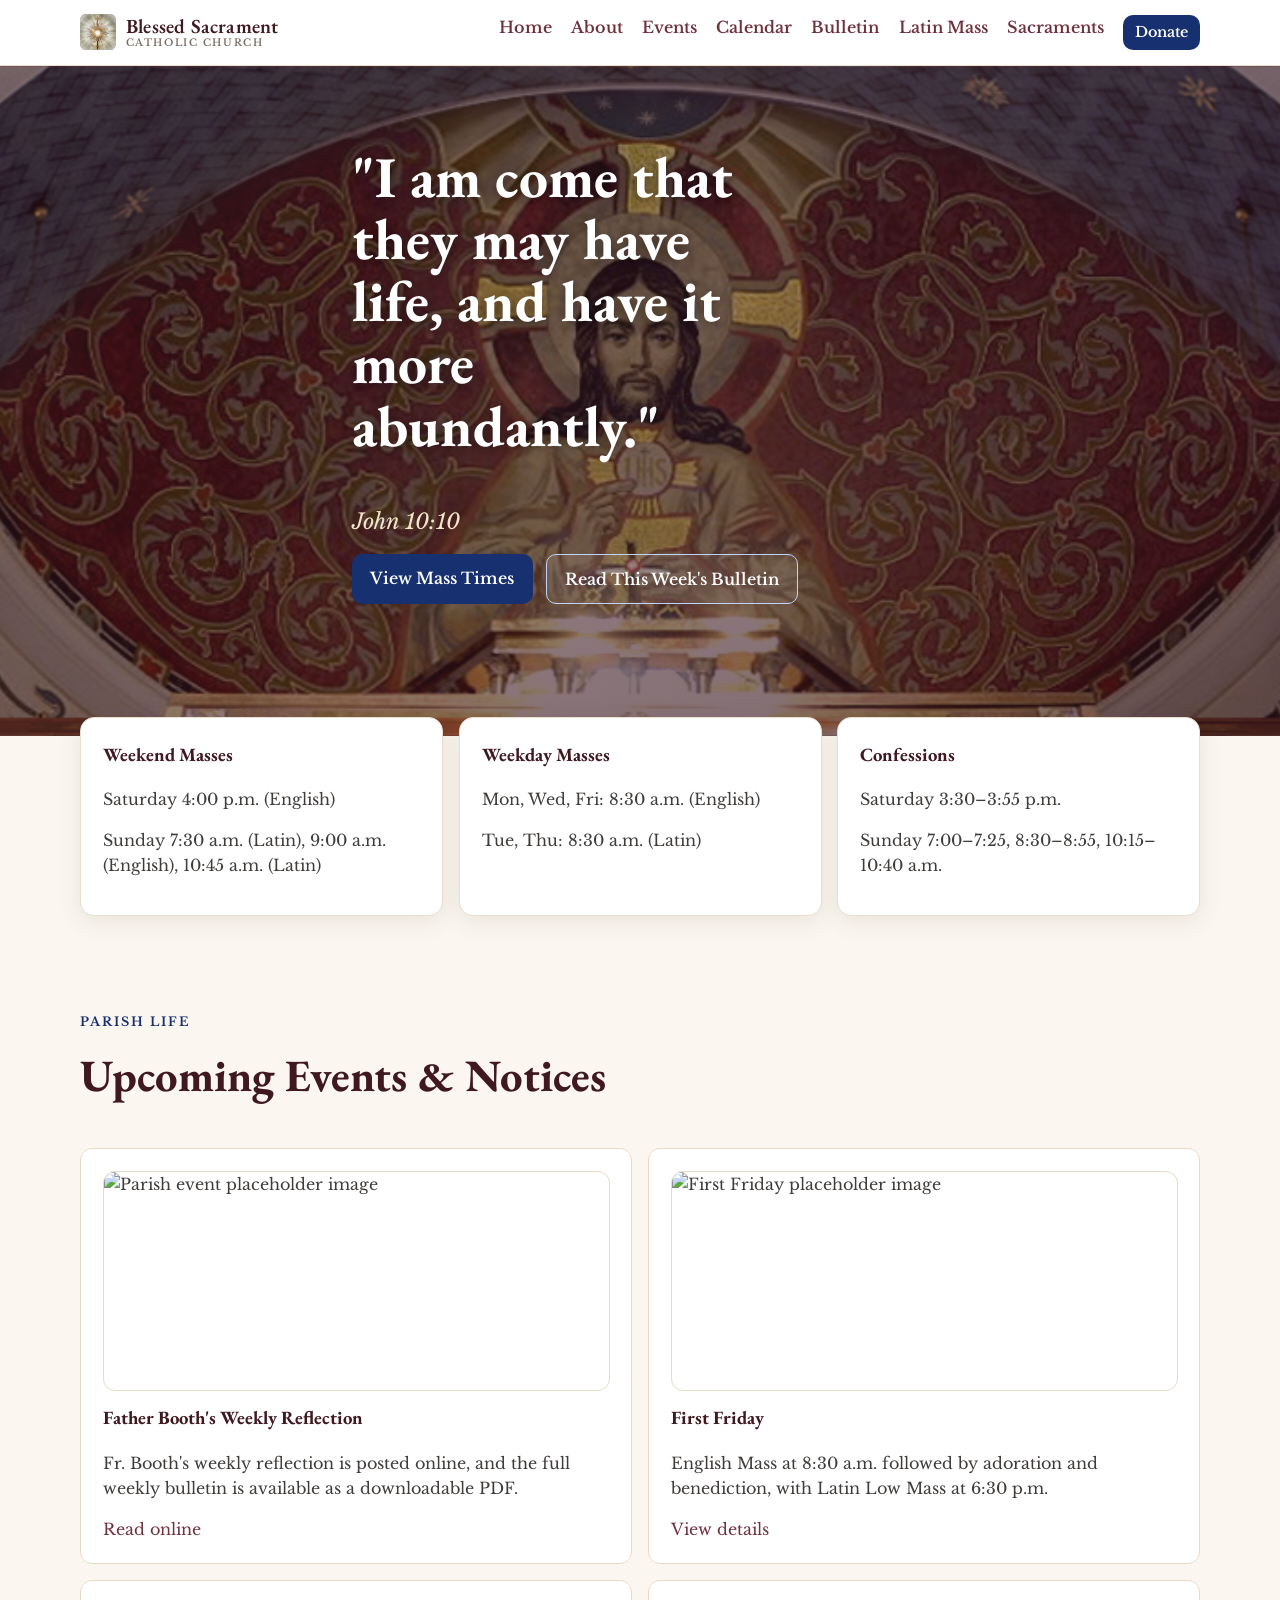
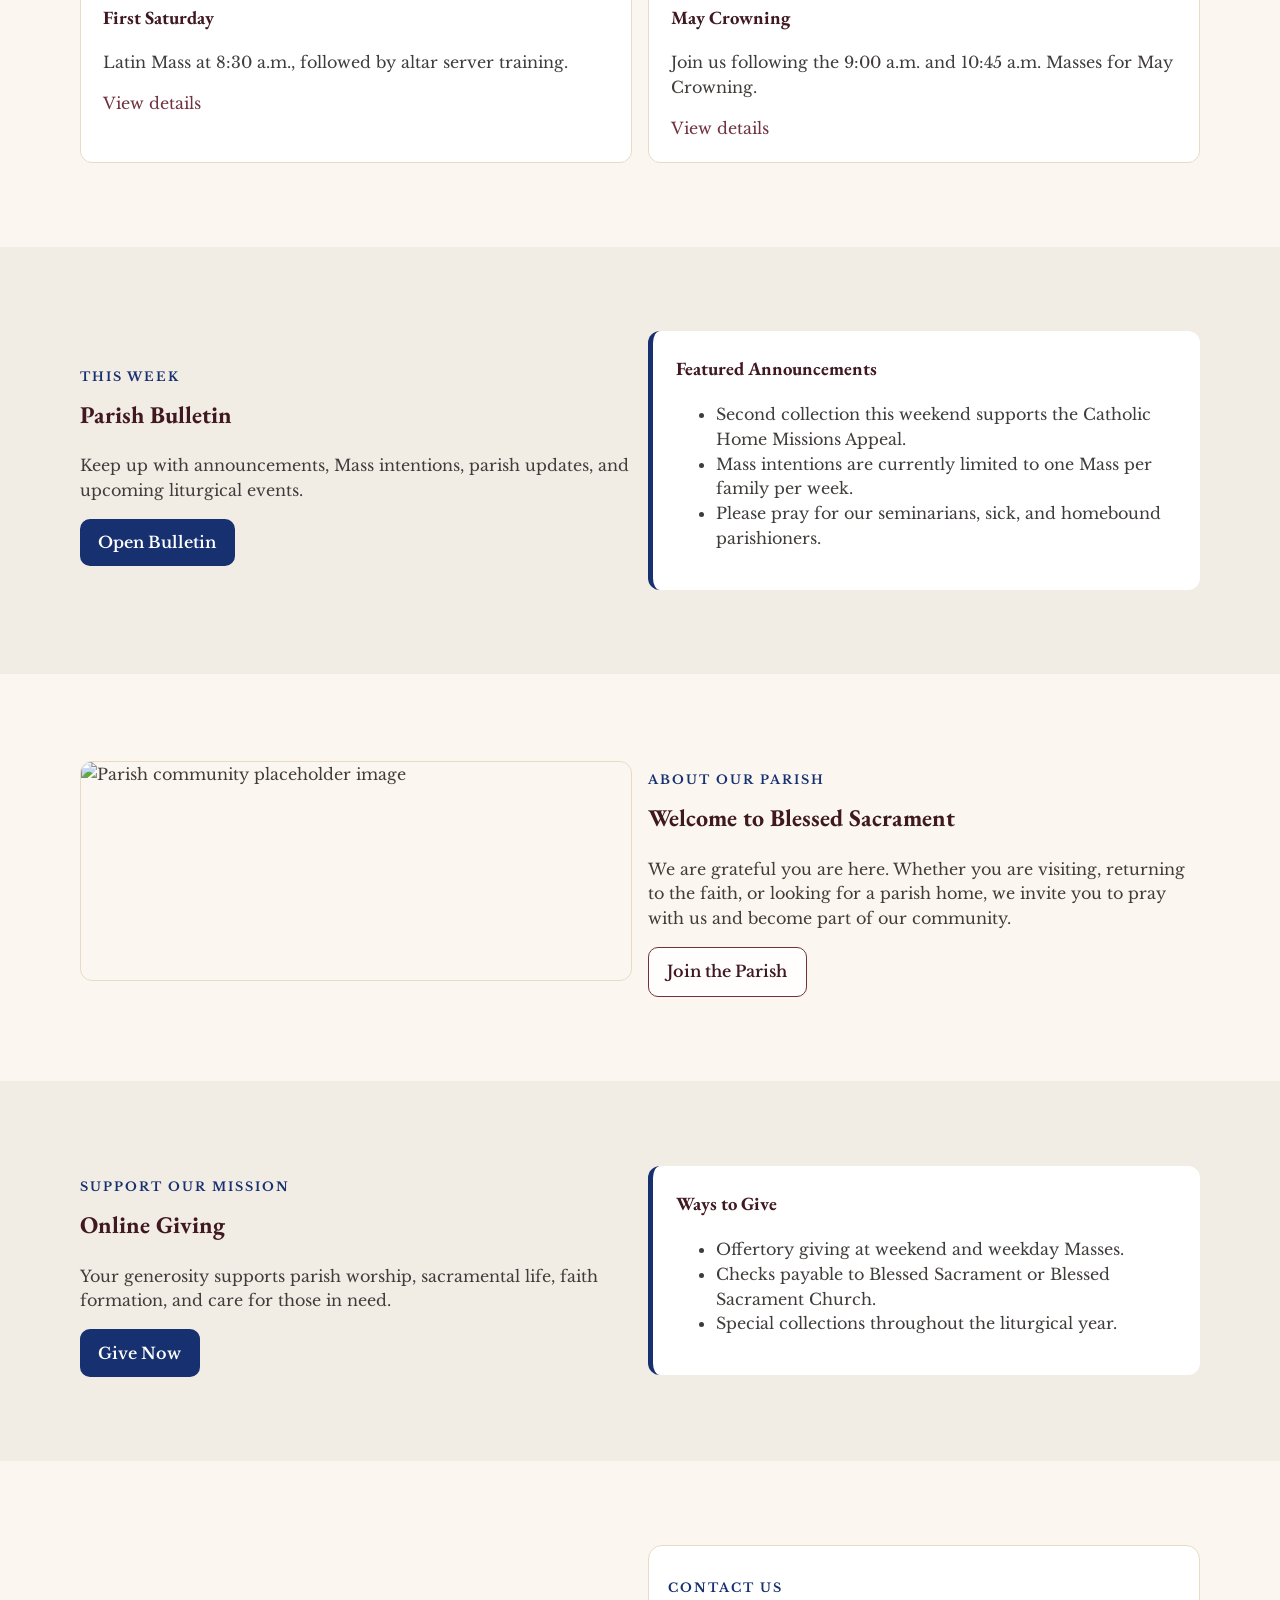
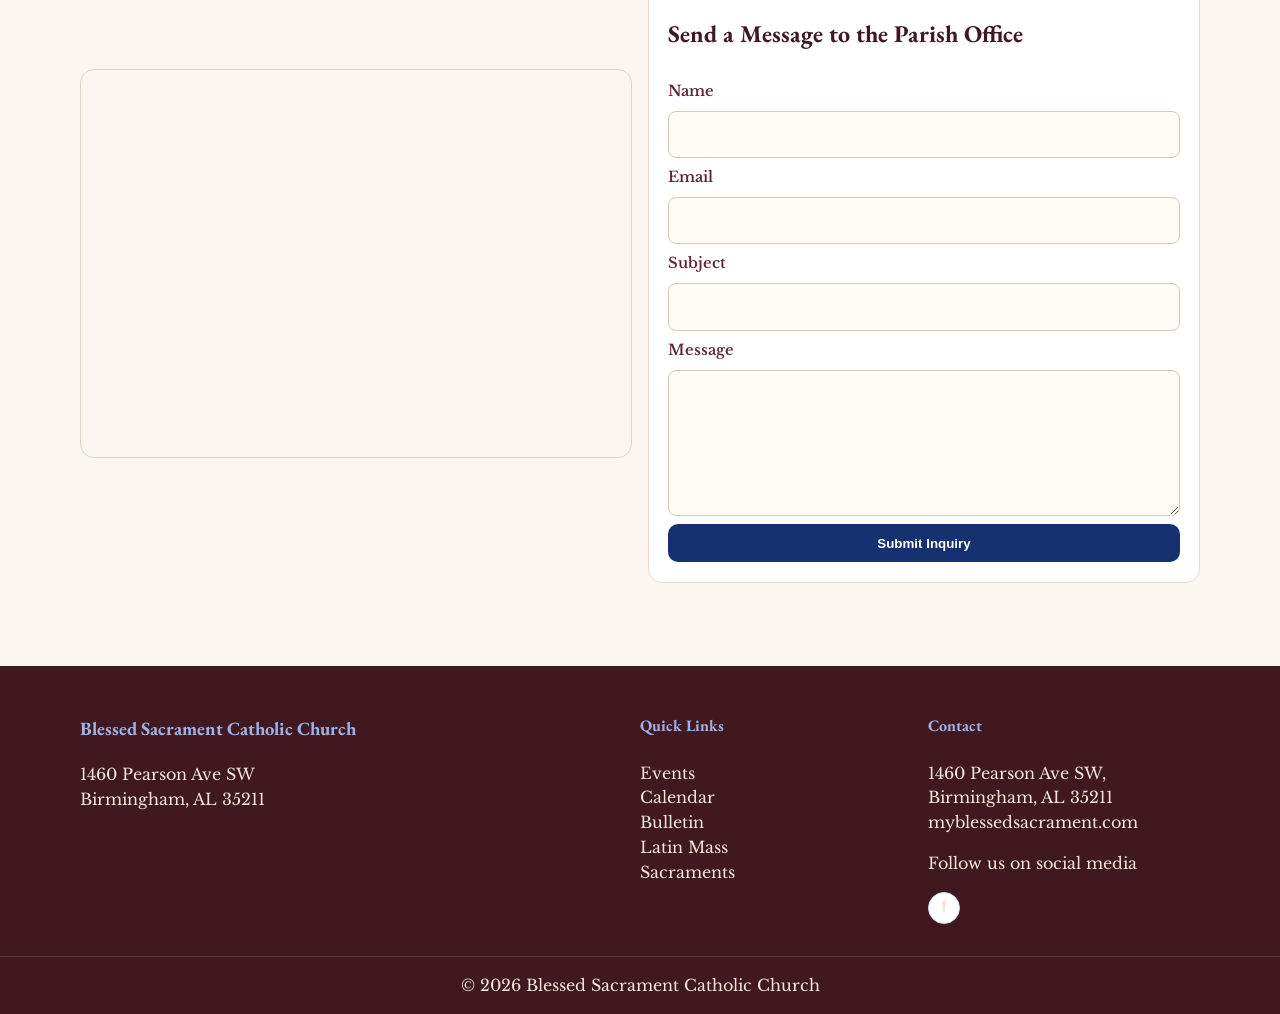
==== index.html @ d4fd8789 "initial development" ====
<!DOCTYPE html>
<html lang="en">
<head>
  <meta charset="UTF-8">
  <meta name="viewport" content="width=device-width, initial-scale=1.0">
  <title>Blessed Sacrament Catholic Church</title>
  <meta name="description" content="Blessed Sacrament Catholic Church in Birmingham, Alabama. Mass times, bulletin, events, and parish life.">
  <link rel="preconnect" href="https://fonts.googleapis.com">
  <link rel="preconnect" href="https://fonts.gstatic.com" crossorigin>
  <link href="https://fonts.googleapis.com/css2?family=EB+Garamond:wght@500;600;700&family=Libre+Baskerville:wght@400;700&display=swap" rel="stylesheet">
  <link rel="stylesheet" href="styles.css">
</head>
<body>
  <nav class="site-nav">
    <div class="container nav-inner">
      <a class="brand" href="index.html">
        <span class="brand-mark"><img src="assets/nav-icon.png" alt="Blessed Sacrament icon"></span>
        <span class="brand-wordmark">
          <span class="brand-title">Blessed Sacrament</span>
          <span class="brand-subtitle">Catholic Church</span>
        </span>
      </a>
      <button id="menu-toggle" class="menu-toggle" aria-label="Toggle menu">Menu</button>
      <ul id="nav-links" class="nav-links">
        <li><a href="index.html">Home</a></li>
        <li><a href="about.html">About</a></li>
        <li><a href="events.html">Events</a></li><li><a href="events.html#calendar">Calendar</a></li>
        <li><a href="bulletin.html">Bulletin</a></li>
        <li><a href="latin-mass.html">Latin Mass</a></li>
        <li><a href="sacraments.html">Sacraments</a></li>
        <li><a class="btn btn-primary btn-small" href="#donate">Donate</a></li>
      </ul>
    </div>
  </nav>

  <main id="home">
    <section class="hero">
      <div class="hero-overlay"></div>
      <div class="container hero-content">
        <h1>"I am come that they may have life, and have it more abundantly."</h1>
        <p class="verse">John 10:10</p>
        <div class="hero-actions">
          <a class="btn btn-primary" href="#mass-times">View Mass Times</a>
          <a class="btn btn-outline" href="https://myblessedsacrament.com/" target="_blank" rel="noopener noreferrer">Read This Week's Bulletin</a>
        </div>
      </div>
    </section>

    <section id="mass-times" class="quick-info">
      <div class="container grid-3">
        <article class="card">
          <h3>Weekend Masses</h3>
          <p>Saturday 4:00 p.m. (English)</p>
          <p>Sunday 7:30 a.m. (Latin), 9:00 a.m. (English), 10:45 a.m. (Latin)</p>
        </article>
        <article class="card">
          <h3>Weekday Masses</h3>
          <p>Mon, Wed, Fri: 8:30 a.m. (English)</p>
          <p>Tue, Thu: 8:30 a.m. (Latin)</p>
        </article>
        <article class="card">
          <h3>Confessions</h3>
          <p>Saturday 3:30–3:55 p.m.</p>
          <p>Sunday 7:00–7:25, 8:30–8:55, 10:15–10:40 a.m.</p>
        </article>
      </div>
    </section>

    <section id="events" class="section">
      <div class="container">
        <div class="section-head">
          <p class="kicker">Parish Life</p>
          <h2>Upcoming Events & Notices</h2>
        </div>
        <div class="grid-2">
          <article class="feature">
            <img class="placeholder-img" src="https://picsum.photos/seed/blessedevents1/800/500" alt="Parish event placeholder image">
            <h3>Father Booth's Weekly Reflection</h3>
            <p>Fr. Booth's weekly reflection is posted online, and the full weekly bulletin is available as a downloadable PDF.</p>
            <a href="https://myblessedsacrament.com/" target="_blank" rel="noopener noreferrer">Read online</a>
          </article>
          <article class="feature">
            <img class="placeholder-img" src="https://picsum.photos/seed/blessedevents2/800/500" alt="First Friday placeholder image">
            <h3>First Friday</h3>
            <p>English Mass at 8:30 a.m. followed by adoration and benediction, with Latin Low Mass at 6:30 p.m.</p>
            <a href="events.html">View details</a>
          </article>
          <article class="feature">
            <h3>First Saturday</h3>
            <p>Latin Mass at 8:30 a.m., followed by altar server training.</p>
            <a href="events.html">View details</a>
          </article>
          <article class="feature">
            <h3>May Crowning</h3>
            <p>Join us following the 9:00 a.m. and 10:45 a.m. Masses for May Crowning.</p>
            <a href="events.html">View details</a>
          </article>
        </div>
      </div>
    </section>

    <section id="bulletin" class="section section-alt">
      <div class="container grid-2 align-center">
        <div>
          <p class="kicker">This Week</p>
          <h2>Parish Bulletin</h2>
          <p>Keep up with announcements, Mass intentions, parish updates, and upcoming liturgical events.</p>
          <a class="btn btn-primary" href="https://myblessedsacrament.com/" target="_blank" rel="noopener noreferrer">Open Bulletin</a>
        </div>
        <div class="bulletin-box">
          <h3>Featured Announcements</h3>
          <ul>
            <li>Second collection this weekend supports the Catholic Home Missions Appeal.</li>
            <li>Mass intentions are currently limited to one Mass per family per week.</li>
            <li>Please pray for our seminarians, sick, and homebound parishioners.</li>
          </ul>
        </div>
      </div>
    </section>

    <section id="about" class="section">
      <div class="container grid-2 align-center">
        <img class="placeholder-img" src="https://picsum.photos/seed/blessedabout/900/700" alt="Parish community placeholder image">
        <div>
          <p class="kicker">About Our Parish</p>
          <h2>Welcome to Blessed Sacrament</h2>
          <p>We are grateful you are here. Whether you are visiting, returning to the faith, or looking for a parish home, we invite you to pray with us and become part of our community.</p>
          <a class="btn btn-outline" href="about.html#contact">Join the Parish</a>
        </div>
      </div>
    </section>

    <section id="donate" class="section section-alt">
      <div class="container grid-2 align-center">
        <div>
          <p class="kicker">Support Our Mission</p>
          <h2>Online Giving</h2>
          <p>Your generosity supports parish worship, sacramental life, faith formation, and care for those in need.</p>
          <a class="btn btn-primary" href="#" aria-label="Online giving coming soon">Give Now</a>
        </div>
        <div class="bulletin-box">
          <h3>Ways to Give</h3>
          <ul>
            <li>Offertory giving at weekend and weekday Masses.</li>
            <li>Checks payable to Blessed Sacrament or Blessed Sacrament Church.</li>
            <li>Special collections throughout the liturgical year.</li>
          </ul>
        </div>
      </div>
    </section>

    <section class="section">
      <div class="container grid-2 align-center">
        <div class="map-wrap">
          <iframe
            title="Blessed Sacrament Catholic Church map"
            src="https://www.google.com/maps?q=1460+Pearson+Ave+SW+Birmingham+AL+35211&output=embed"
            loading="lazy"
            referrerpolicy="no-referrer-when-downgrade"></iframe>
        </div>
        <form class="contact-form" action="#" method="post">
          <p class="kicker">Contact Us</p>
          <h2>Send a Message to the Parish Office</h2>
          <label for="name">Name</label>
          <input id="name" name="name" type="text" required>
          <label for="email">Email</label>
          <input id="email" name="email" type="email" required>
          <label for="subject">Subject</label>
          <input id="subject" name="subject" type="text" required>
          <label for="message">Message</label>
          <textarea id="message" name="message" rows="5" required></textarea>
          <button class="btn btn-primary" type="submit">Submit Inquiry</button>
        </form>
      </div>
    </section>
  </main>

  <footer class="site-footer">
    <div class="container footer-grid">
      <div>
        <h3>Blessed Sacrament Catholic Church</h3>
        <p>1460 Pearson Ave SW<br>Birmingham, AL 35211</p>
      </div>
      <div>
        <h4>Quick Links</h4>
        <ul>
          <li><a href="events.html">Events</a></li><li><a href="events.html#calendar">Calendar</a></li>
          <li><a href="bulletin.html">Bulletin</a></li>
          <li><a href="latin-mass.html">Latin Mass</a></li>
          <li><a href="sacraments.html">Sacraments</a></li>
        </ul>
      </div>
      <div>
        <h4>Contact</h4>
        <p>1460 Pearson Ave SW, Birmingham, AL 35211<br><a href="https://myblessedsacrament.com/" target="_blank" rel="noopener noreferrer">myblessedsacrament.com</a></p>
        <p>Follow us on social media</p>
        <div class="social-row">
          <a class="social-icon" href="https://www.facebook.com/pages/Blessed-Sacrament-Catholic-Church/217249931635364" target="_blank" rel="noopener noreferrer" aria-label="Blessed Sacrament Facebook">f</a>
        </div>
      </div>
    </div>
    <p class="copyright">© <span id="year"></span> Blessed Sacrament Catholic Church</p>
  </footer>

  <script src="script.js"></script>
</body>
</html>
---- styles.css ----
:root {
  --burgundy-900: #3f1820;
  --burgundy-800: #5b2732;
  --burgundy-700: #70313e;
  --gold-500: #17306f;
  --gold-300: #9fb2e6;
  --cream-50: #fbf7f0;
  --stone-100: #f1ece4;
  --slate-700: #3f3c3a;
  --white: #ffffff;
}

*,
*::before,
*::after {
  box-sizing: border-box;
}

body {
  margin: 0;
  font-family: "Libre Baskerville", Georgia, serif;
  color: var(--slate-700);
  background: var(--cream-50);
  line-height: 1.55;
}

html {
  scroll-behavior: smooth;
}

h1,
h2,
h3,
h4 {
  margin-top: 0;
  font-family: "EB Garamond", "Times New Roman", serif;
  color: var(--burgundy-900);
}

a {
  color: var(--burgundy-700);
  text-decoration: none;
}

a:hover {
  text-decoration: underline;
}

.container {
  width: min(1120px, 92%);
  margin: 0 auto;
}

.topbar {
  background: var(--burgundy-900);
  color: var(--stone-100);
  font-size: 0.9rem;
}

.topbar-inner {
  display: flex;
  justify-content: space-between;
  align-items: center;
  gap: 1rem;
  padding: 0.5rem 0;
}

.topbar a {
  color: var(--gold-300);
}

.site-nav {
  background: rgba(255, 255, 255, 0.95);
  border-bottom: 1px solid #e8ded0;
  position: sticky;
  top: 0;
  z-index: 100;
  transition: box-shadow 220ms ease, background-color 220ms ease;
}

.site-nav.nav-scrolled {
  box-shadow: 0 10px 28px rgba(63, 24, 32, 0.12);
  background: rgba(255, 255, 255, 0.98);
}

.nav-inner {
  display: flex;
  justify-content: space-between;
  align-items: center;
  padding: 0.9rem 0;
}

.brand {
  display: flex;
  align-items: center;
  gap: 0.6rem;
  font-weight: 600;
  color: var(--burgundy-900);
  line-height: 1.05;
  overflow: hidden;
}

.brand-mark {
  width: 2.25rem;
  height: 2.25rem;
  border-radius: 6px;
  display: grid;
  place-items: center;
  overflow: hidden;
  border: 0;
  background: transparent;
  animation: brandIconEnter 900ms cubic-bezier(0.17, 0.84, 0.44, 1) both;
  position: relative;
  box-shadow: 0 0 10px rgba(255, 255, 255, 0.95);
}

.brand-mark img {
  width: 100%;
  height: 100%;
  object-fit: contain;
}

.brand-mark::after {
  content: "";
  position: absolute;
  inset: 0;
  border-radius: 6px;
  pointer-events: none;
  background: radial-gradient(circle at center, transparent 62%, rgba(255, 255, 255, 0.96) 100%);
}

.brand-wordmark {
  display: grid;
  gap: 0.1rem;
}

.brand-title {
  font-family: "EB Garamond", "Times New Roman", serif;
  font-size: 1.25rem;
  letter-spacing: 0.01em;
  opacity: 0;
  transform: translateY(12px) scale(0.985);
  filter: blur(8px);
  animation: brandTitleReveal 1000ms cubic-bezier(0.16, 1, 0.3, 1) 140ms forwards;
}

.brand-subtitle {
  font-size: 0.62rem;
  letter-spacing: 0.16em;
  text-transform: uppercase;
  color: #7b6a5f;
  opacity: 0;
  transform: translateY(12px);
  filter: blur(6px);
  animation: brandSubtitleReveal 800ms cubic-bezier(0.16, 1, 0.3, 1) 320ms forwards;
}

.brand-title,
.brand-subtitle {
  position: relative;
}

.brand-title::after,
.brand-subtitle::after {
  content: "";
  position: absolute;
  inset: -2px -8px;
  background: linear-gradient(100deg, transparent 20%, rgba(193, 210, 255, 0.68) 50%, transparent 80%);
  transform: translateX(-115%);
  pointer-events: none;
  animation: brandSweep 900ms ease-out 420ms forwards;
}

.nav-links {
  list-style: none;
  display: flex;
  gap: 1.2rem;
  margin: 0;
  padding: 0;
}

.nav-links a {
  font-weight: 600;
}

.menu-toggle {
  display: none;
  border: 1px solid #d6c7ac;
  background: var(--white);
  color: var(--burgundy-800);
  border-radius: 8px;
  padding: 0.4rem 0.7rem;
}

.hero {
  position: relative;
  min-height: 68vh;
  display: grid;
  place-items: center;
  text-align: center;
  color: var(--white);
  background: linear-gradient(180deg, rgba(27, 8, 14, 0.24), rgba(27, 8, 14, 0.34)),
    url("BS_homepg_headerNEW.jpg")
      center/cover;
  padding: 5rem 0 8.25rem;
}

.hero-overlay {
  position: absolute;
  inset: 0;
  background: linear-gradient(145deg, rgba(91, 39, 50, 0.28), rgba(63, 24, 32, 0.45));
}

.hero-content {
  position: relative;
  z-index: 1;
  animation: heroFadeUp 900ms ease-out both;
  max-width: 36rem;
  margin-right: auto;
  text-align: left;
}

.kicker {
  text-transform: uppercase;
  letter-spacing: 0.16em;
  font-size: 0.78rem;
  font-weight: 700;
  color: var(--gold-500);
  margin-bottom: 0.6rem;
}

.hero .kicker {
  display: inline-block;
  color: #ffffff;
  background: rgba(18, 10, 13, 0.56);
  border: 1px solid rgba(255, 255, 255, 0.38);
  border-radius: 999px;
  padding: 0.34rem 0.72rem;
  text-shadow: 0 1px 2px rgba(0, 0, 0, 0.45);
}

.hero h1 {
  color: var(--white);
  font-size: clamp(2rem, 4.5vw, 3.75rem);
  line-height: 1.08;
  max-width: 14ch;
  margin-inline: 0;
  text-shadow: 0 2px 12px rgba(0, 0, 0, 0.42);
}

.verse {
  font-style: italic;
  color: #f2e6c9;
  font-size: 1.35rem;
  max-width: 14ch;
  margin: 0.4rem 0 0;
  text-align: left;
}

.hero-actions {
  display: flex;
  gap: 0.8rem;
  justify-content: flex-start;
  flex-wrap: wrap;
  margin-top: 1rem;
}

.btn {
  display: inline-block;
  padding: 0.72rem 1.15rem;
  border-radius: 10px;
  font-weight: 600;
  text-decoration: none;
  border: 0;
  cursor: pointer;
  transition: transform 200ms ease, box-shadow 200ms ease, filter 200ms ease;
}

.btn:hover,
.btn:focus-visible {
  transform: translateY(-2px);
  box-shadow: 0 10px 24px rgba(50, 23, 15, 0.18);
  text-decoration: none;
}

.btn-primary {
  background: var(--gold-500);
  color: #ffffff;
}

.btn-outline {
  border: 1px solid var(--burgundy-700);
  color: var(--burgundy-900);
  background: rgba(255, 255, 255, 0.85);
}

.hero .btn-outline {
  border: 1px solid #c1d2ff;
  color: var(--white);
  background: rgba(255, 255, 255, 0.07);
}

.btn-small {
  padding: 0.42rem 0.75rem;
  font-size: 0.9rem;
}

.quick-info {
  margin-top: -1.2rem;
  position: relative;
  z-index: 2;
}

.grid-3,
.grid-2,
.footer-grid {
  display: grid;
  gap: 1rem;
}

.grid-3 {
  grid-template-columns: repeat(3, minmax(0, 1fr));
}

.grid-2 {
  grid-template-columns: repeat(2, minmax(0, 1fr));
}

.card {
  background: var(--white);
  border: 1px solid #e8ded0;
  border-radius: 14px;
  padding: 1.35rem;
  box-shadow: 0 6px 24px rgba(63, 24, 32, 0.09);
  transition: transform 230ms ease, box-shadow 230ms ease;
}

.card:hover {
  transform: translateY(-4px);
  box-shadow: 0 14px 28px rgba(63, 24, 32, 0.15);
}

.section {
  padding: 5.25rem 0;
}

.page-header {
  background: linear-gradient(130deg, #5b2732 0%, #3f1820 100%);
  color: var(--white);
  padding: 4rem 0 3rem;
}

.page-header h1 {
  color: var(--white);
  font-size: clamp(2rem, 4.3vw, 3.2rem);
}

.page-header p {
  max-width: 60ch;
  color: #f1e7d2;
}

.section-alt {
  background: var(--stone-100);
}

.section-head {
  margin-bottom: 1.25rem;
}

.section-head h2 {
  font-size: clamp(1.9rem, 3.8vw, 2.8rem);
}

.feature {
  border-radius: 12px;
  border: 1px solid #e7dac7;
  background: var(--white);
  padding: 1.35rem;
  transition: transform 230ms ease, box-shadow 230ms ease;
}

.feature:hover {
  transform: translateY(-4px);
  box-shadow: 0 12px 24px rgba(63, 24, 32, 0.12);
}

.bulletin-box {
  background: var(--white);
  border-left: 5px solid var(--gold-500);
  border-radius: 12px;
  padding: 1.45rem;
}

.align-center {
  align-items: center;
}

.image-placeholder {
  min-height: 330px;
  border-radius: 14px;
  background: linear-gradient(145deg, #6b2f3b, #34141b);
  color: #f1dfb1;
  display: grid;
  place-items: center;
  font-size: 1.3rem;
}

.placeholder-img {
  display: block;
  width: 100%;
  max-width: 100%;
  height: 220px;
  object-fit: cover;
  border-radius: 12px;
  border: 1px solid #e7dac7;
  margin-bottom: 0.8rem;
}

.site-footer {
  background: var(--burgundy-900);
  color: #efe6d8;
  padding-top: 3rem;
}

.map-wrap {
  min-height: 380px;
  border-radius: 14px;
  overflow: hidden;
  border: 1px solid #e2d5bf;
}

.map-wrap iframe {
  width: 100%;
  height: 100%;
  min-height: 380px;
  border: 0;
}

.contact-form {
  background: var(--white);
  border: 1px solid #e7dac7;
  border-radius: 14px;
  padding: 1.2rem;
  display: grid;
  gap: 0.5rem;
}

.contact-form label {
  font-size: 0.92rem;
  font-weight: 600;
  color: var(--burgundy-800);
}

.contact-form input,
.contact-form select,
.contact-form textarea {
  width: 100%;
  border: 1px solid #d8cab2;
  border-radius: 8px;
  padding: 0.65rem;
  font: inherit;
  background: #fffcf8;
}

.contact-form textarea {
  resize: vertical;
}

.contact-form input:focus,
.contact-form select:focus,
.contact-form textarea:focus {
  outline: 2px solid #c7a24a;
  outline-offset: 1px;
}

.site-footer h3,
.site-footer h4 {
  color: var(--gold-300);
}

.footer-grid {
  grid-template-columns: 2fr 1fr 1fr;
}

.site-footer ul {
  list-style: none;
  padding: 0;
}

.site-footer a {
  color: #efe6d8;
}

.social-row {
  display: flex;
  align-items: center;
  gap: 0.7rem;
  margin-top: 0.5rem;
}

.social-icon {
  width: 2rem;
  height: 2rem;
  border-radius: 999px;
  display: inline-grid;
  place-items: center;
  background: #ffffff;
  color: #1d3f93;
  font-weight: 700;
  font-family: Arial, sans-serif;
  text-decoration: none;
  border: 1px solid #c7d5f3;
}

.social-icon:hover {
  transform: translateY(-1px);
  text-decoration: none;
}

.copyright {
  margin: 2rem 0 0;
  text-align: center;
  border-top: 1px solid rgba(255, 255, 255, 0.14);
  padding: 1rem 0;
}

.reveal {
  opacity: 0;
  transform: translateY(30px);
  transition: opacity 700ms ease, transform 700ms ease;
  transition-delay: var(--reveal-delay, 0ms);
  will-change: opacity, transform;
}

.reveal.in-view {
  opacity: 1;
  transform: translateY(0);
}

@keyframes heroFadeUp {
  from {
    opacity: 0;
    transform: translateY(14px);
  }
  to {
    opacity: 1;
    transform: translateY(0);
  }
}

@keyframes brandIconEnter {
  0% {
    opacity: 0;
    transform: translateY(6px) scale(0.7) rotate(-8deg);
    filter: blur(5px);
  }
  65% {
    opacity: 1;
    transform: translateY(0) scale(1.06) rotate(0deg);
    filter: blur(0);
  }
  100% {
    opacity: 1;
    transform: translateY(0) scale(1);
    filter: blur(0);
  }
}

@keyframes brandTitleReveal {
  0% {
    opacity: 0;
    transform: translateY(12px) scale(0.985);
    filter: blur(8px);
  }
  60% {
    opacity: 1;
    transform: translateY(0) scale(1.01);
    filter: blur(0);
  }
  100% {
    opacity: 1;
    transform: translateY(0) scale(1);
    filter: blur(0);
  }
}

@keyframes brandSubtitleReveal {
  from {
    opacity: 0;
    transform: translateY(12px);
    filter: blur(6px);
  }
  to {
    opacity: 1;
    transform: translateY(0);
    filter: blur(0);
  }
}

@keyframes brandSweep {
  to {
    transform: translateX(115%);
  }
}

@media (prefers-reduced-motion: reduce) {
  html {
    scroll-behavior: auto;
  }

  *,
  *::before,
  *::after {
    animation: none !important;
    transition: none !important;
  }

  .reveal {
    opacity: 1;
    transform: none;
  }

  .brand-mark,
  .brand-title,
  .brand-subtitle {
    opacity: 1;
    transform: none;
    filter: none;
  }

  .brand-title::after,
  .brand-subtitle::after {
    display: none;
  }
}

@media (max-width: 900px) {
  .grid-3 {
    grid-template-columns: 1fr;
  }

  .grid-2,
  .footer-grid {
    grid-template-columns: 1fr;
  }

  .menu-toggle {
    display: block;
  }

  .nav-links {
    position: absolute;
    right: 4%;
    top: 4.2rem;
    width: min(260px, 92vw);
    flex-direction: column;
    background: var(--white);
    border: 1px solid #e8ded0;
    border-radius: 10px;
    padding: 0.9rem;
    display: none;
  }

  .nav-links.open {
    display: flex;
  }
}

@media (max-width: 1200px) {
  .hero {
    padding-bottom: 9.25rem;
  }

  .quick-info {
    margin-top: -0.4rem;
  }
}
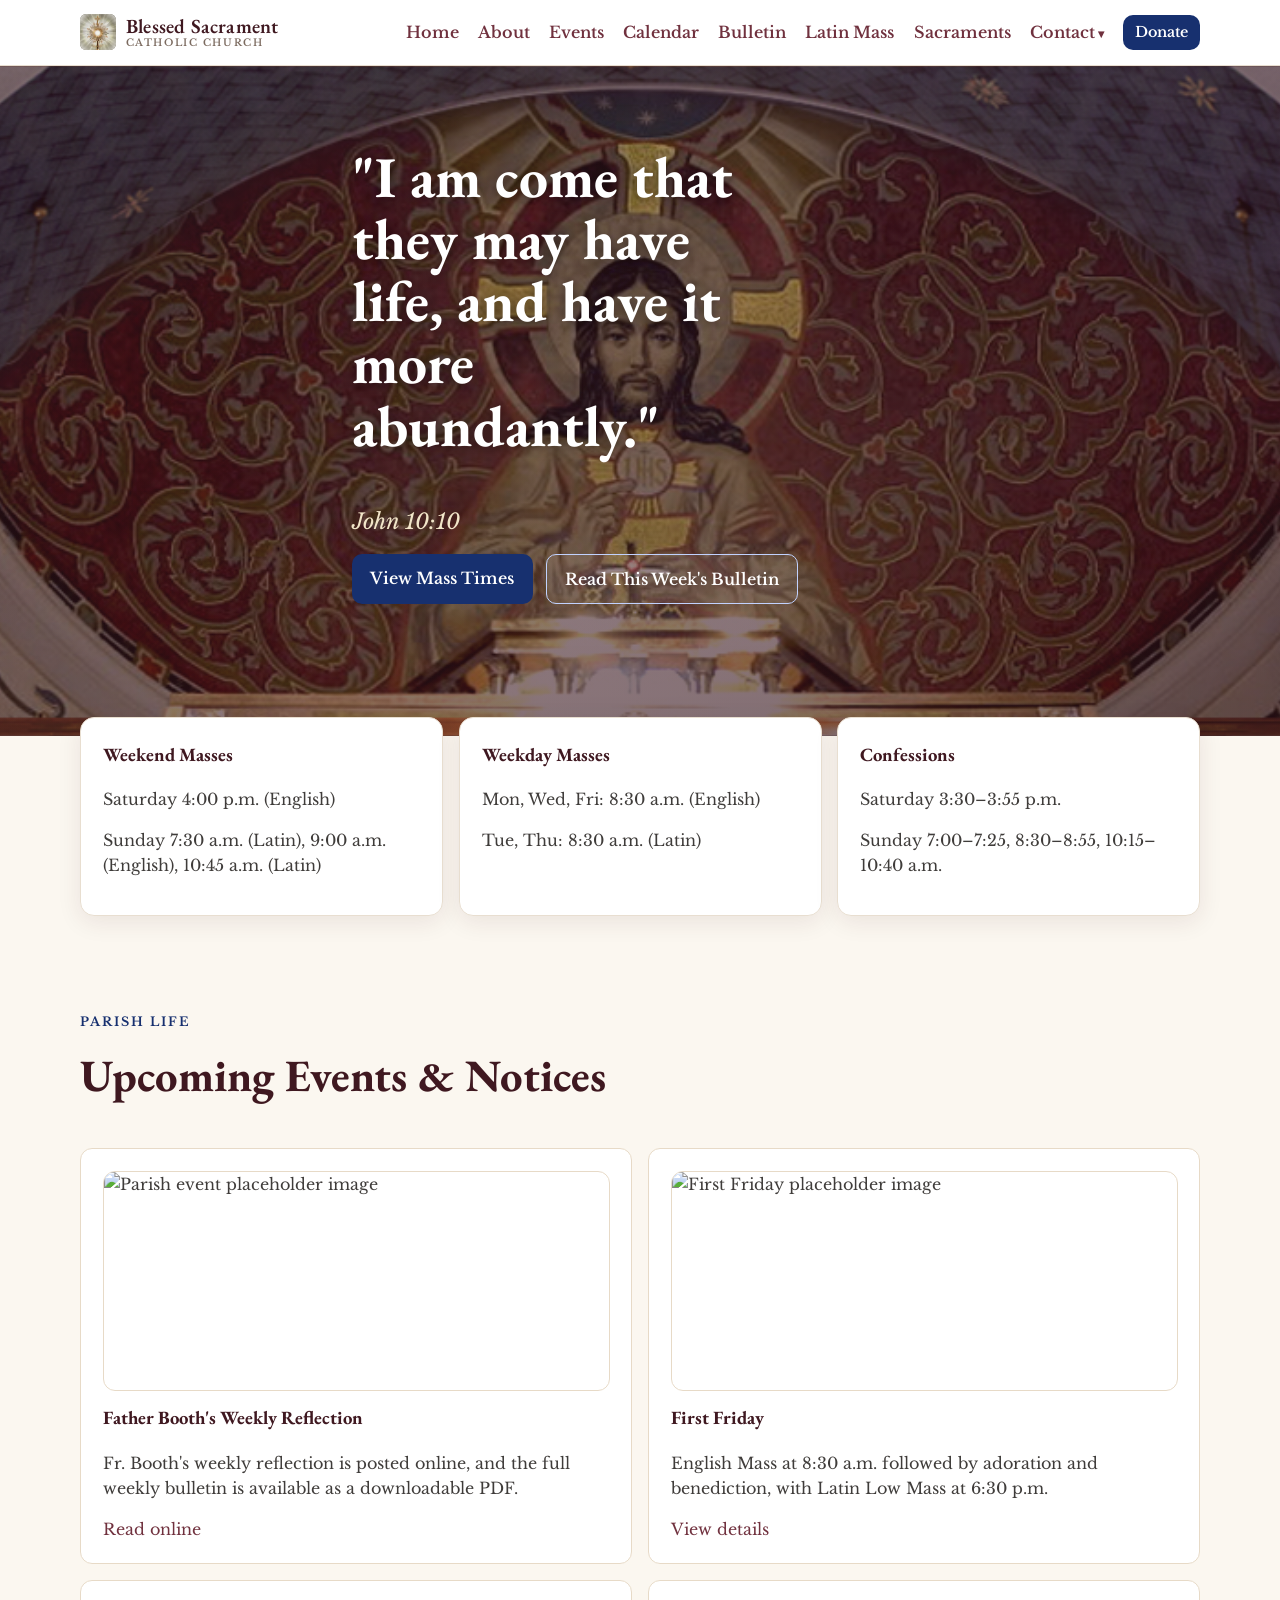
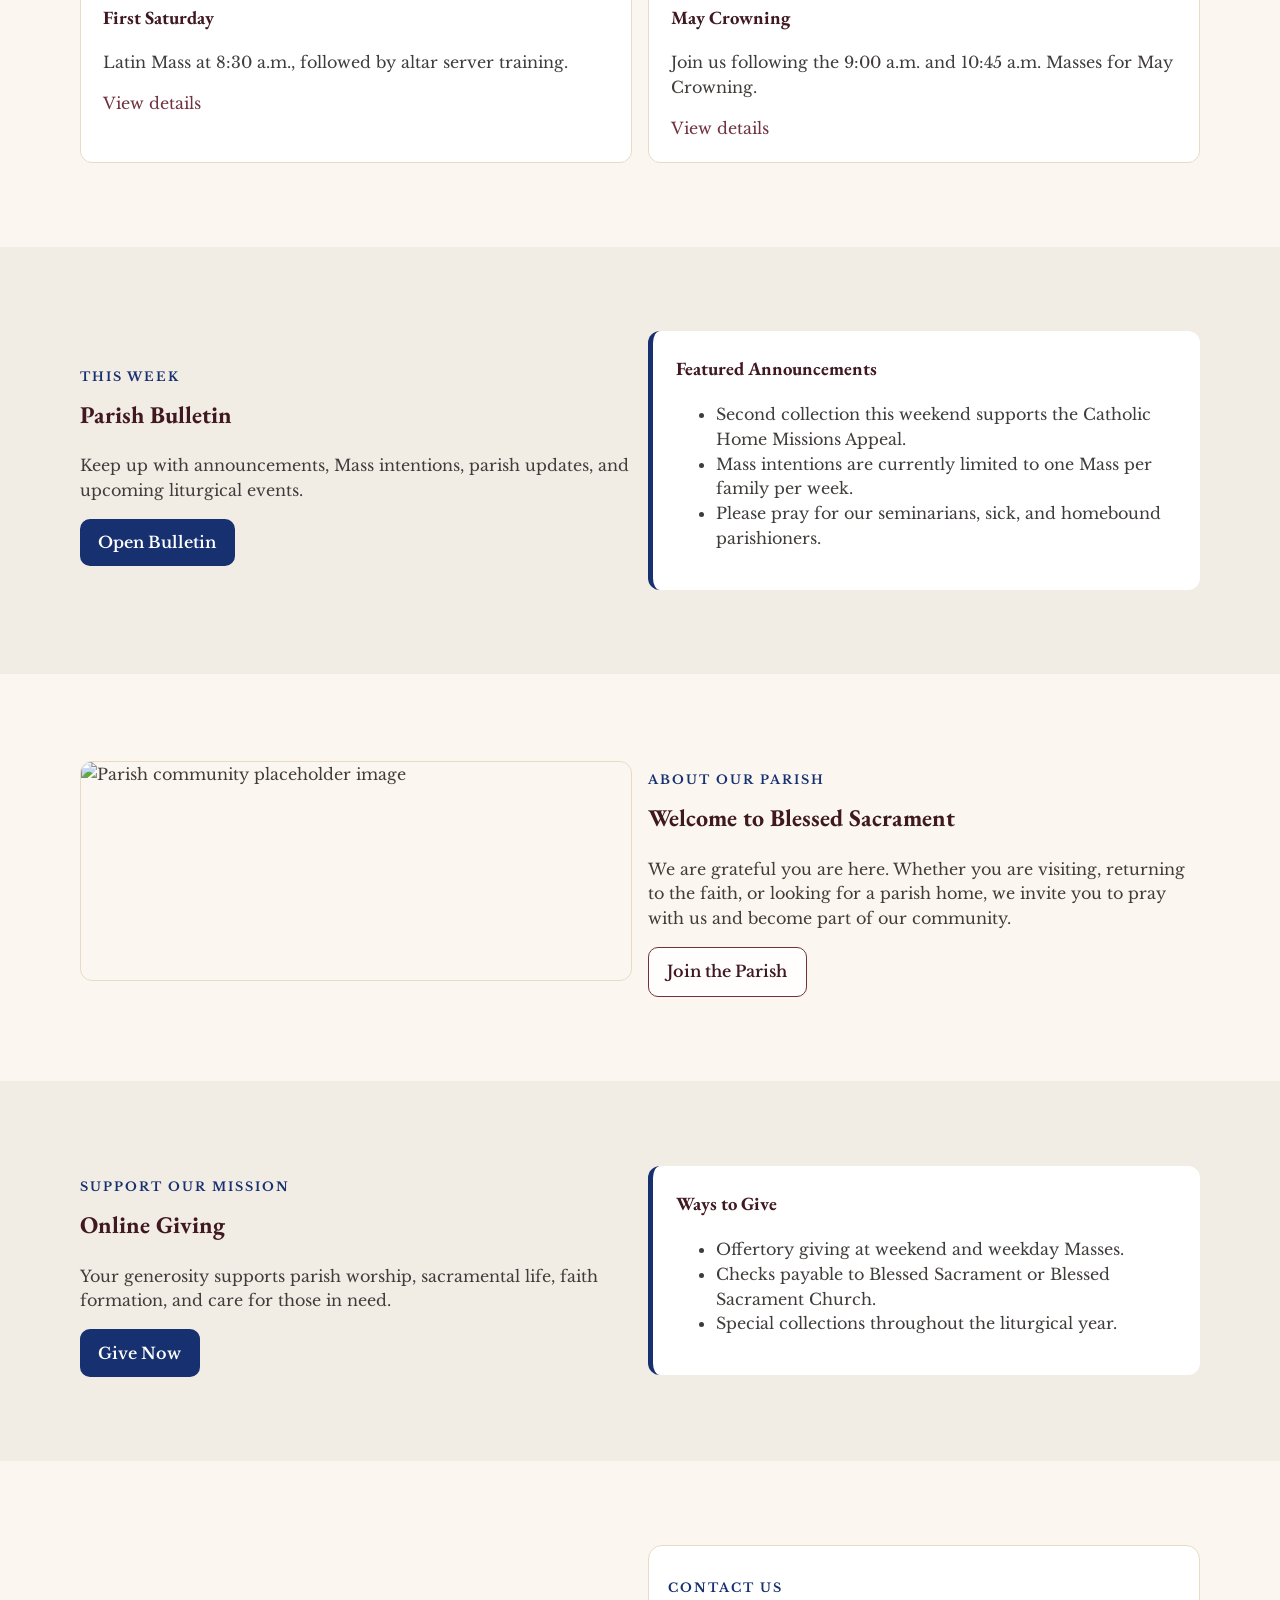
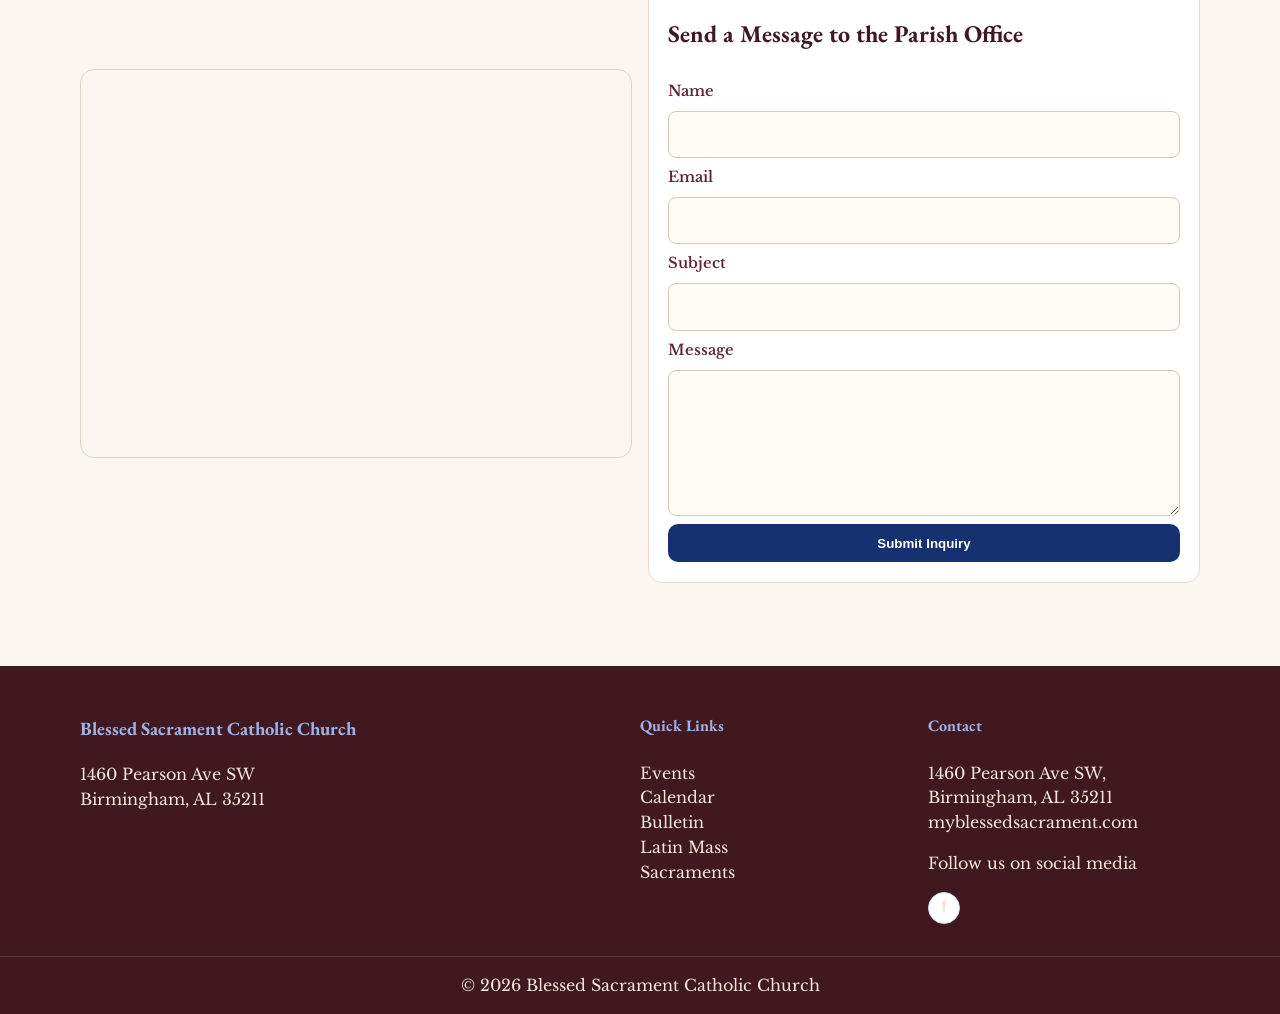
==== commit 3ab79398: "staff page added" ====
--- a/index.html
+++ b/index.html
@@ -13,7 +13,7 @@
 <body>
   <nav class="site-nav">
     <div class="container nav-inner">
-      <a class="brand" href="index.html">
+      <a class="brand" href="/">
         <span class="brand-mark"><img src="assets/nav-icon.png" alt="Blessed Sacrament icon"></span>
         <span class="brand-wordmark">
           <span class="brand-title">Blessed Sacrament</span>
@@ -22,12 +22,20 @@
       </a>
       <button id="menu-toggle" class="menu-toggle" aria-label="Toggle menu">Menu</button>
       <ul id="nav-links" class="nav-links">
-        <li><a href="index.html">Home</a></li>
-        <li><a href="about.html">About</a></li>
-        <li><a href="events.html">Events</a></li><li><a href="events.html#calendar">Calendar</a></li>
-        <li><a href="bulletin.html">Bulletin</a></li>
-        <li><a href="latin-mass.html">Latin Mass</a></li>
-        <li><a href="sacraments.html">Sacraments</a></li>
+        <li><a href="/">Home</a></li>
+        <li><a href="about">About</a></li>
+        <li><a href="events">Events</a></li>
+        <li><a href="calendar">Calendar</a></li>
+        <li><a href="bulletin">Bulletin</a></li>
+        <li><a href="latin-mass">Latin Mass</a></li>
+        <li><a href="sacraments">Sacraments</a></li>
+        <li class="has-dropdown">
+          <button class="nav-drop-toggle" type="button" aria-expanded="false">Contact</button>
+          <ul class="nav-dropdown">
+            <li><a href="staff">Staff</a></li>
+            <li><a href="become-parishioner">Become a Parishioner</a></li>
+          </ul>
+        </li>
         <li><a class="btn btn-primary btn-small" href="#donate">Donate</a></li>
       </ul>
     </div>
@@ -83,17 +91,17 @@
             <img class="placeholder-img" src="https://picsum.photos/seed/blessedevents2/800/500" alt="First Friday placeholder image">
             <h3>First Friday</h3>
             <p>English Mass at 8:30 a.m. followed by adoration and benediction, with Latin Low Mass at 6:30 p.m.</p>
-            <a href="events.html">View details</a>
+            <a href="events">View details</a>
           </article>
           <article class="feature">
             <h3>First Saturday</h3>
             <p>Latin Mass at 8:30 a.m., followed by altar server training.</p>
-            <a href="events.html">View details</a>
+            <a href="events">View details</a>
           </article>
           <article class="feature">
             <h3>May Crowning</h3>
             <p>Join us following the 9:00 a.m. and 10:45 a.m. Masses for May Crowning.</p>
-            <a href="events.html">View details</a>
+            <a href="events">View details</a>
           </article>
         </div>
       </div>
@@ -105,7 +113,7 @@
           <p class="kicker">This Week</p>
           <h2>Parish Bulletin</h2>
           <p>Keep up with announcements, Mass intentions, parish updates, and upcoming liturgical events.</p>
-          <a class="btn btn-primary" href="https://myblessedsacrament.com/" target="_blank" rel="noopener noreferrer">Open Bulletin</a>
+          <a class="btn btn-primary" href="/bulletins/latest.pdf" target="_blank" rel="noopener noreferrer">Open Bulletin</a>
         </div>
         <div class="bulletin-box">
           <h3>Featured Announcements</h3>
@@ -125,7 +133,7 @@
           <p class="kicker">About Our Parish</p>
           <h2>Welcome to Blessed Sacrament</h2>
           <p>We are grateful you are here. Whether you are visiting, returning to the faith, or looking for a parish home, we invite you to pray with us and become part of our community.</p>
-          <a class="btn btn-outline" href="about.html#contact">Join the Parish</a>
+          <a class="btn btn-outline" href="about#contact">Join the Parish</a>
         </div>
       </div>
     </section>
@@ -184,10 +192,10 @@
       <div>
         <h4>Quick Links</h4>
         <ul>
-          <li><a href="events.html">Events</a></li><li><a href="events.html#calendar">Calendar</a></li>
-          <li><a href="bulletin.html">Bulletin</a></li>
-          <li><a href="latin-mass.html">Latin Mass</a></li>
-          <li><a href="sacraments.html">Sacraments</a></li>
+          <li><a href="events">Events</a></li><li><a href="calendar">Calendar</a></li>
+          <li><a href="bulletin">Bulletin</a></li>
+          <li><a href="latin-mass">Latin Mass</a></li>
+          <li><a href="sacraments">Sacraments</a></li>
         </ul>
       </div>
       <div>
@@ -205,3 +213,5 @@
   <script src="script.js"></script>
 </body>
 </html>
+
+
--- a/styles.css
+++ b/styles.css
@@ -49,6 +49,10 @@
 .container {
   width: min(1120px, 92%);
   margin: 0 auto;
+}
+
+.container-wide {
+  width: min(1320px, 96%);
 }
 
 .topbar {
@@ -177,10 +181,80 @@
   gap: 1.2rem;
   margin: 0;
   padding: 0;
+  align-items: center;
 }
 
 .nav-links a {
   font-weight: 600;
+}
+
+.has-dropdown {
+  position: relative;
+  padding-bottom: 0.7rem;
+  margin-bottom: -0.7rem;
+}
+
+.has-dropdown::after {
+  content: "";
+  position: absolute;
+  left: 0;
+  top: 100%;
+  width: 100%;
+  height: 0.65rem;
+}
+
+.nav-drop-toggle {
+  border: 0;
+  background: transparent;
+  font: inherit;
+  font-weight: 600;
+  color: var(--burgundy-700);
+  cursor: pointer;
+  padding: 0;
+}
+
+.nav-drop-toggle::after {
+  content: " \25BE";
+  font-size: 0.72em;
+}
+
+.nav-dropdown {
+  list-style: none;
+  position: absolute;
+  top: 100%;
+  left: 0;
+  min-width: 220px;
+  margin: 0;
+  padding: 0.7rem 0.55rem 0.55rem;
+  border: 1px solid #e8ded0;
+  border-radius: 10px;
+  background: #fff;
+  box-shadow: 0 10px 22px rgba(29, 20, 17, 0.12);
+  display: none;
+  z-index: 120;
+}
+
+.nav-dropdown li + li {
+  margin-top: 0.25rem;
+}
+
+.nav-dropdown a {
+  display: block;
+  padding: 0.45rem 0.5rem;
+  border-radius: 6px;
+}
+
+.nav-dropdown a:hover {
+  background: #f5ede5;
+  text-decoration: none;
+}
+
+.has-dropdown:hover .nav-dropdown,
+.has-dropdown:hover > .nav-dropdown,
+.has-dropdown > .nav-dropdown:hover,
+.has-dropdown:focus-within .nav-dropdown,
+.has-dropdown.open .nav-dropdown {
+  display: block;
 }
 
 .menu-toggle {
@@ -324,6 +398,13 @@
 
 .grid-2 {
   grid-template-columns: repeat(2, minmax(0, 1fr));
+}
+
+.staff-stack {
+  display: grid;
+  grid-template-columns: 1fr;
+  gap: 1.9rem;
+  padding-inline: 0.9rem;
 }
 
 .card {
@@ -665,6 +746,23 @@
   .nav-links.open {
     display: flex;
   }
+
+  .has-dropdown {
+    width: 100%;
+  }
+
+  .nav-drop-toggle {
+    width: 100%;
+    text-align: left;
+  }
+
+  .nav-dropdown {
+    position: static;
+    min-width: 0;
+    margin-top: 0.45rem;
+    box-shadow: none;
+    border-color: #eee3d5;
+  }
 }
 
 @media (max-width: 1200px) {
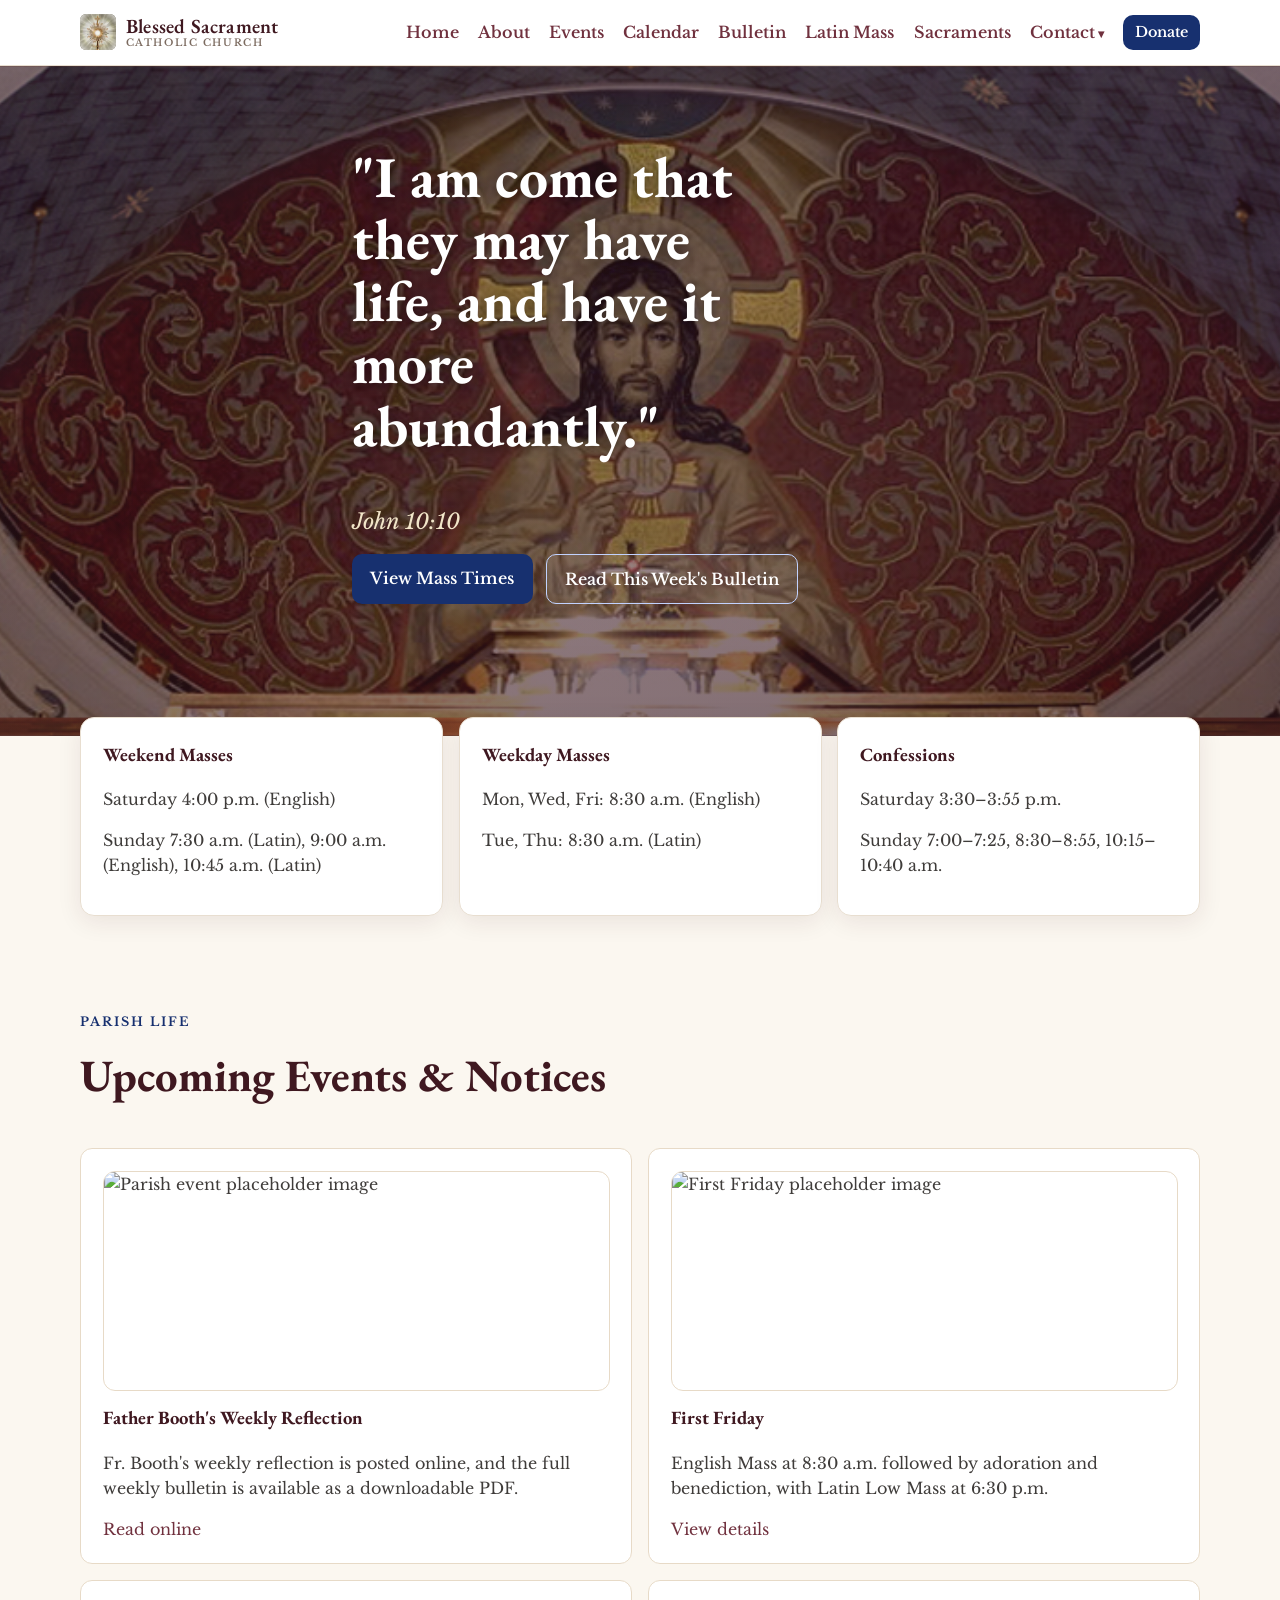
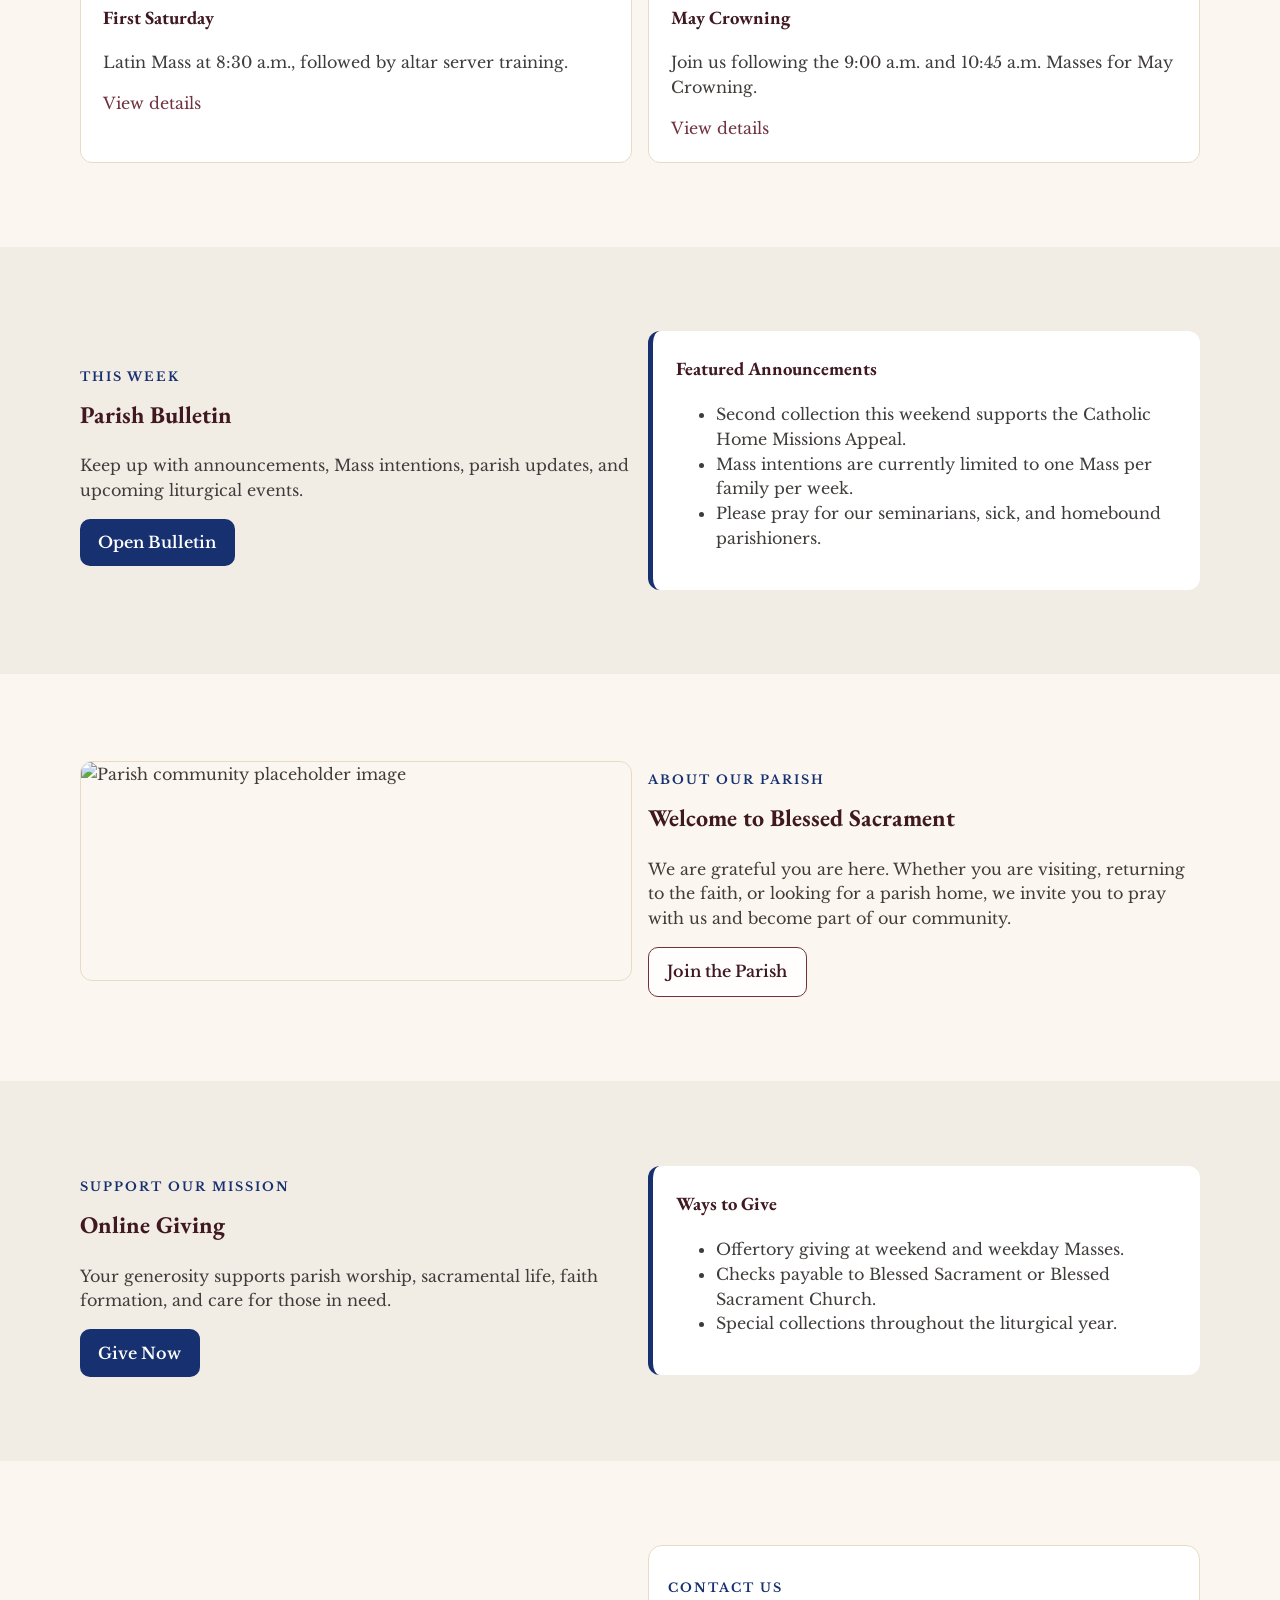
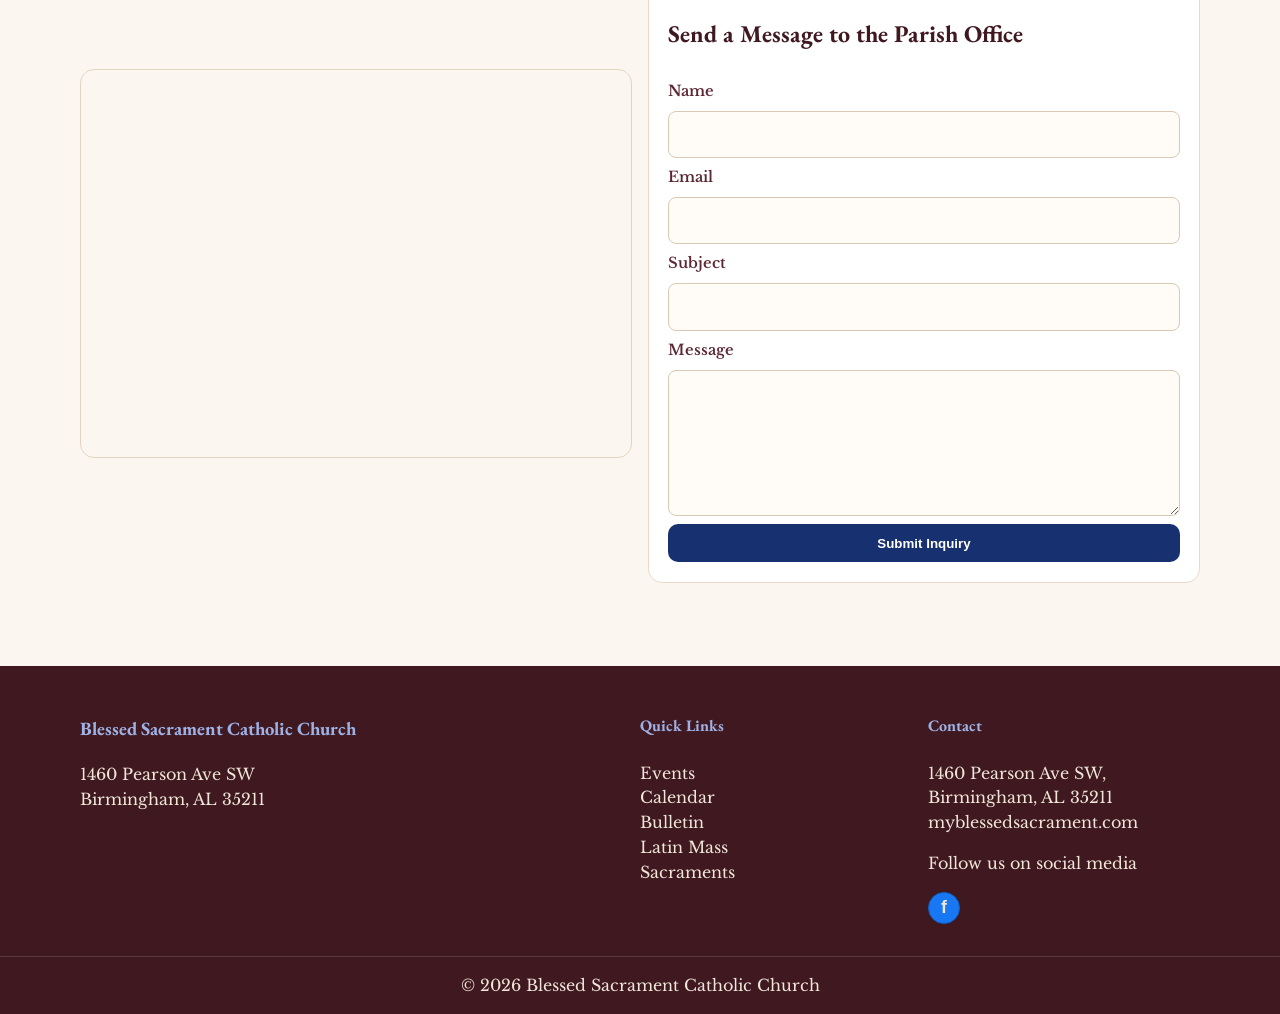
==== commit 623401e9: "fixed bulletin link" ====
--- a/index.html
+++ b/index.html
@@ -13,7 +13,7 @@
 <body>
   <nav class="site-nav">
     <div class="container nav-inner">
-      <a class="brand" href="/">
+      <a class="brand" href="index.html">
         <span class="brand-mark"><img src="assets/nav-icon.png" alt="Blessed Sacrament icon"></span>
         <span class="brand-wordmark">
           <span class="brand-title">Blessed Sacrament</span>
@@ -22,7 +22,7 @@
       </a>
       <button id="menu-toggle" class="menu-toggle" aria-label="Toggle menu">Menu</button>
       <ul id="nav-links" class="nav-links">
-        <li><a href="/">Home</a></li>
+        <li><a href="index.html">Home</a></li>
         <li><a href="about">About</a></li>
         <li><a href="events">Events</a></li>
         <li><a href="calendar">Calendar</a></li>
@@ -113,7 +113,7 @@
           <p class="kicker">This Week</p>
           <h2>Parish Bulletin</h2>
           <p>Keep up with announcements, Mass intentions, parish updates, and upcoming liturgical events.</p>
-          <a class="btn btn-primary" href="/bulletins/latest.pdf" target="_blank" rel="noopener noreferrer">Open Bulletin</a>
+          <a class="btn btn-primary" href="bulletins/latest.pdf" target="_blank" rel="noopener noreferrer">Open Bulletin</a>
         </div>
         <div class="bulletin-box">
           <h3>Featured Announcements</h3>
--- a/styles.css
+++ b/styles.css
@@ -586,16 +586,19 @@
   border-radius: 999px;
   display: inline-grid;
   place-items: center;
-  background: #ffffff;
-  color: #1d3f93;
+  background: #1877f2;
+  color: #ffffff;
   font-weight: 700;
   font-family: Arial, sans-serif;
+  font-size: 1.12rem;
+  line-height: 1;
   text-decoration: none;
-  border: 1px solid #c7d5f3;
+  border: 1px solid #0f5fc9;
 }
 
 .social-icon:hover {
   transform: translateY(-1px);
+  background: #166fe5;
   text-decoration: none;
 }
 
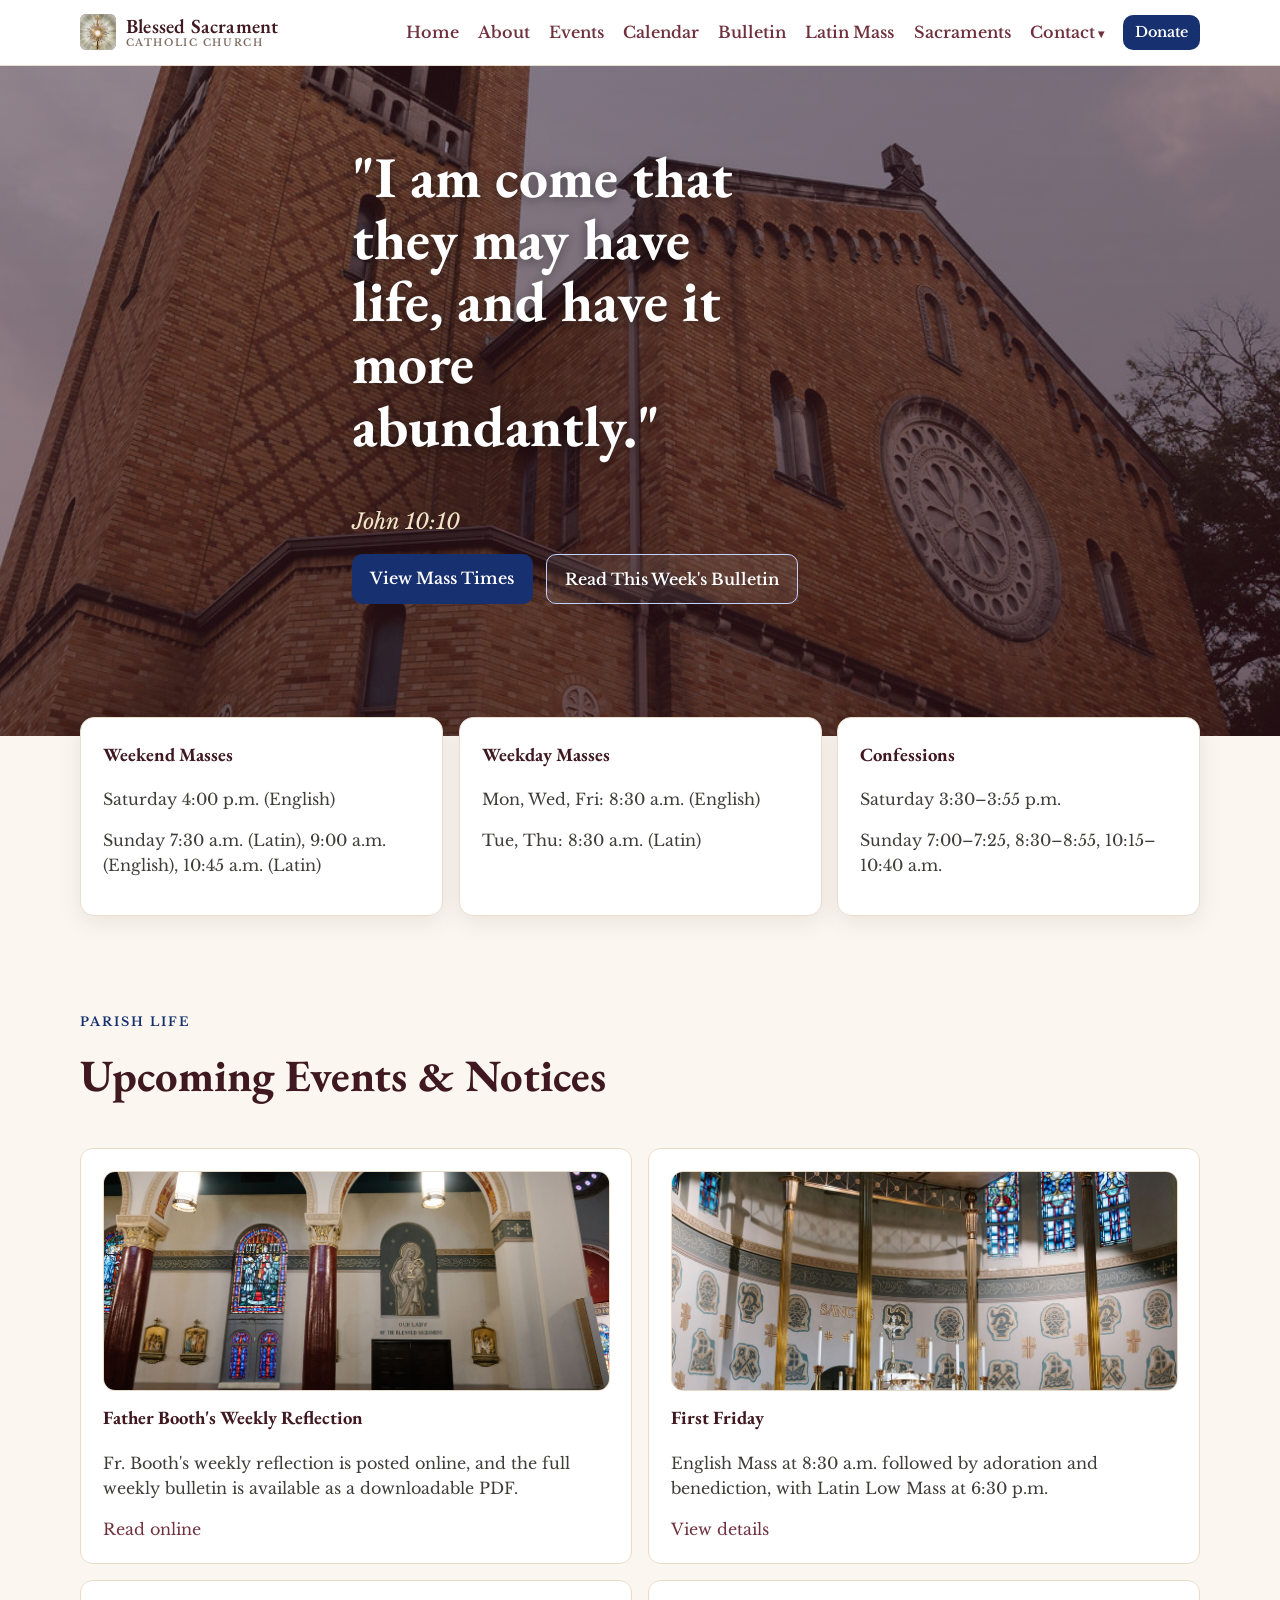
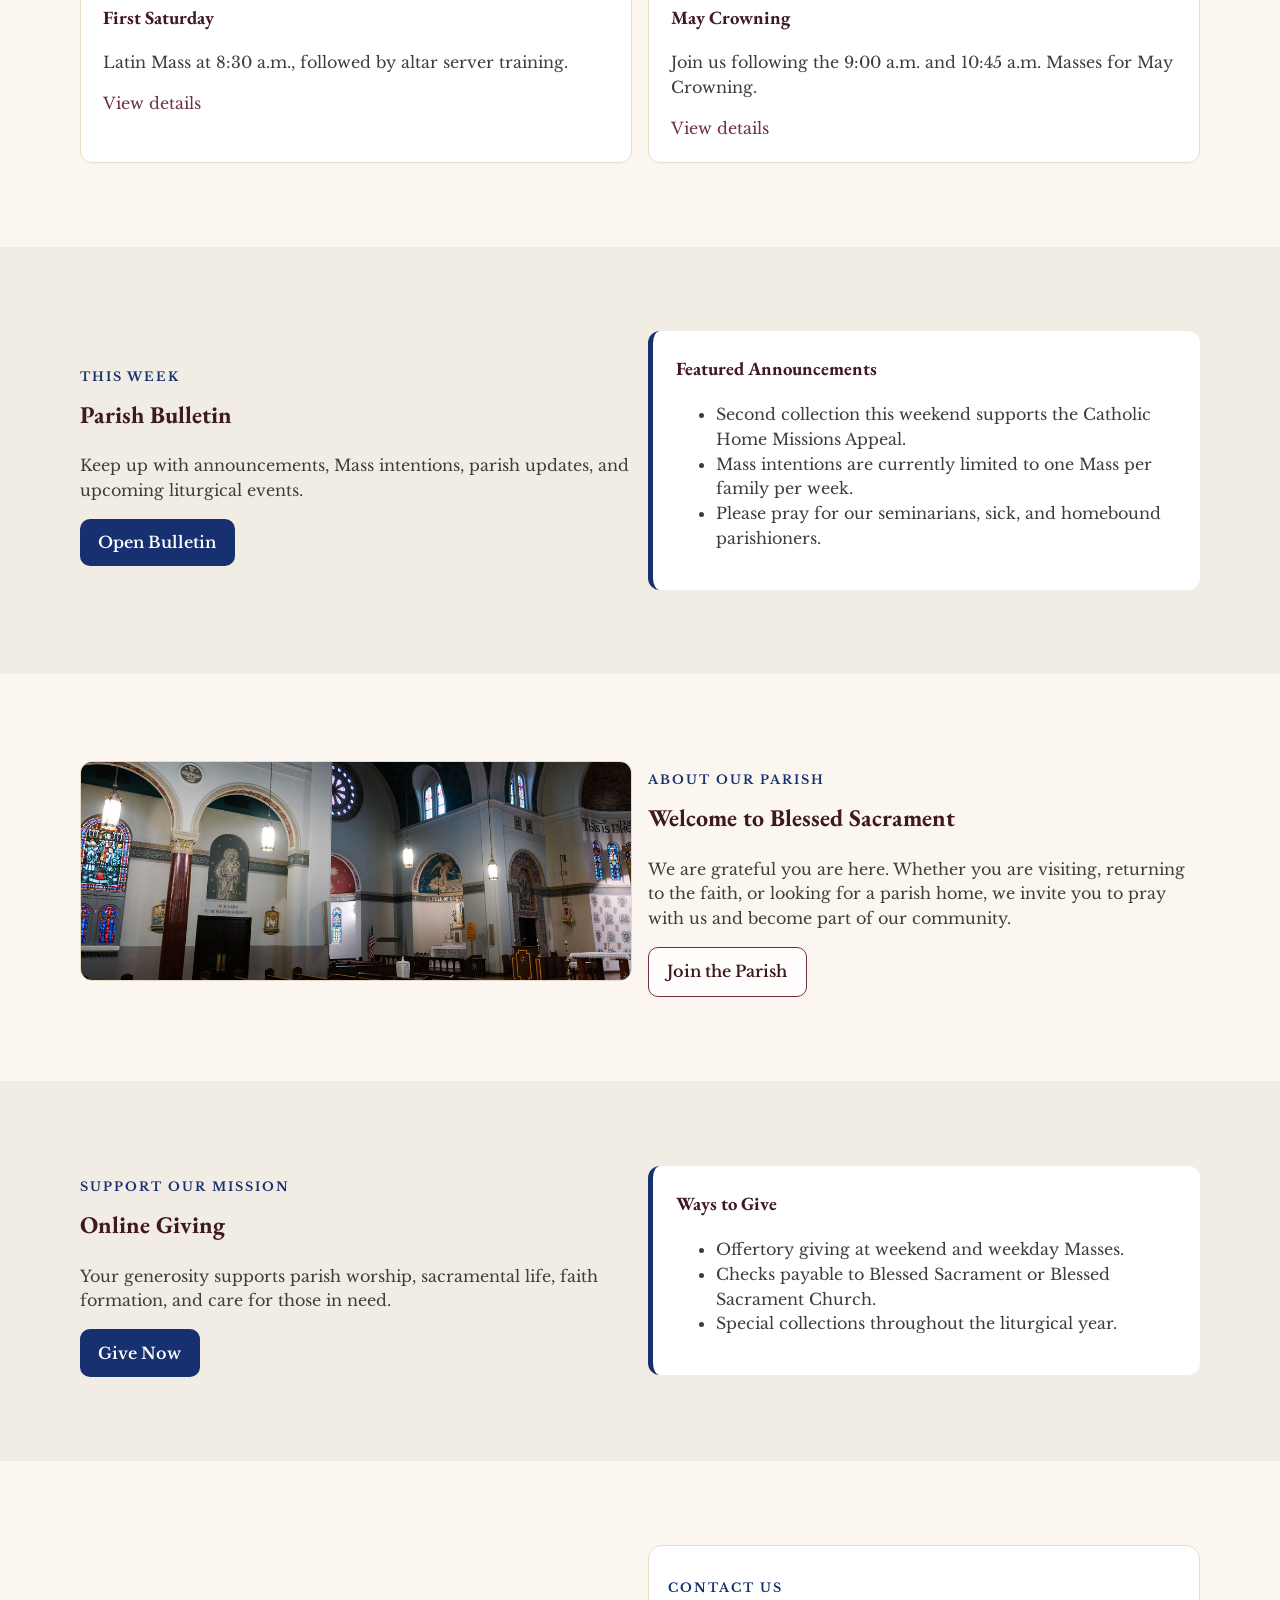
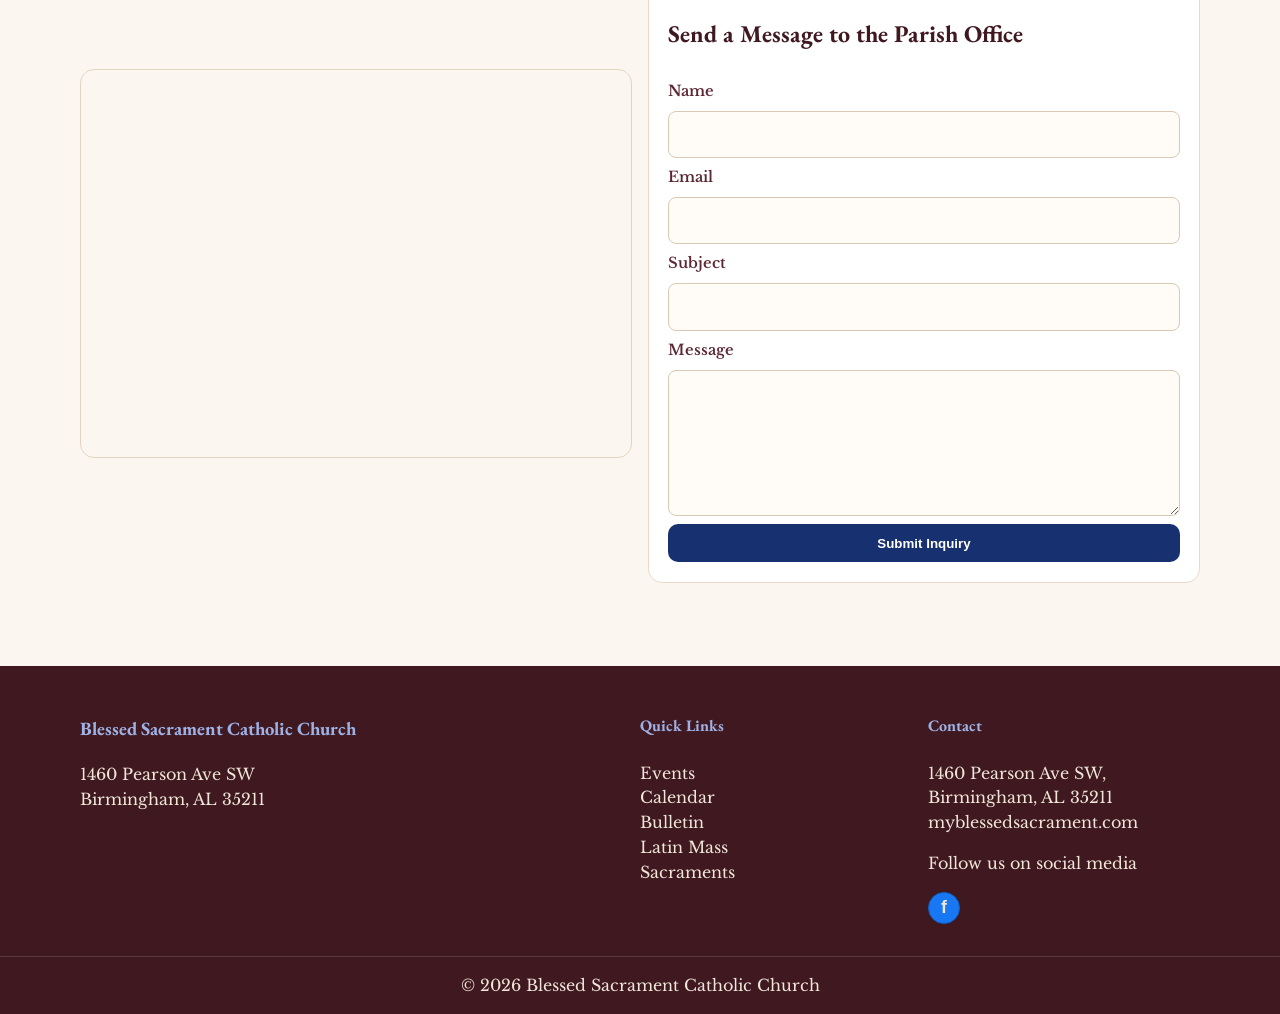
==== commit 33e7a89d: "used our photos instead of stock photos" ====
--- a/index.html
+++ b/index.html
@@ -82,13 +82,13 @@
         </div>
         <div class="grid-2">
           <article class="feature">
-            <img class="placeholder-img" src="https://picsum.photos/seed/blessedevents1/800/500" alt="Parish event placeholder image">
+            <img class="placeholder-img" src="assets/All_Photos/bradleyburckel-15.jpg" alt="Our Lady of the Blessed Sacrament mural inside the church">
             <h3>Father Booth's Weekly Reflection</h3>
             <p>Fr. Booth's weekly reflection is posted online, and the full weekly bulletin is available as a downloadable PDF.</p>
             <a href="https://myblessedsacrament.com/" target="_blank" rel="noopener noreferrer">Read online</a>
           </article>
           <article class="feature">
-            <img class="placeholder-img" src="https://picsum.photos/seed/blessedevents2/800/500" alt="First Friday placeholder image">
+            <img class="placeholder-img" src="assets/All_Photos/bradleyburckel-34.jpg" alt="Blessed Sacrament church altar and sanctuary">
             <h3>First Friday</h3>
             <p>English Mass at 8:30 a.m. followed by adoration and benediction, with Latin Low Mass at 6:30 p.m.</p>
             <a href="events">View details</a>
@@ -128,7 +128,7 @@
 
     <section id="about" class="section">
       <div class="container grid-2 align-center">
-        <img class="placeholder-img" src="https://picsum.photos/seed/blessedabout/900/700" alt="Parish community placeholder image">
+        <img class="placeholder-img" src="assets/All_Photos/bradleyburckel-20.jpg" alt="Interior view of Blessed Sacrament Catholic Church">
         <div>
           <p class="kicker">About Our Parish</p>
           <h2>Welcome to Blessed Sacrament</h2>
--- a/styles.css
+++ b/styles.css
@@ -274,7 +274,7 @@
   text-align: center;
   color: var(--white);
   background: linear-gradient(180deg, rgba(27, 8, 14, 0.24), rgba(27, 8, 14, 0.34)),
-    url("BS_homepg_headerNEW.jpg")
+    url("assets/All_Photos/bradleyburckel-55.jpg")
       center/cover;
   padding: 5rem 0 8.25rem;
 }
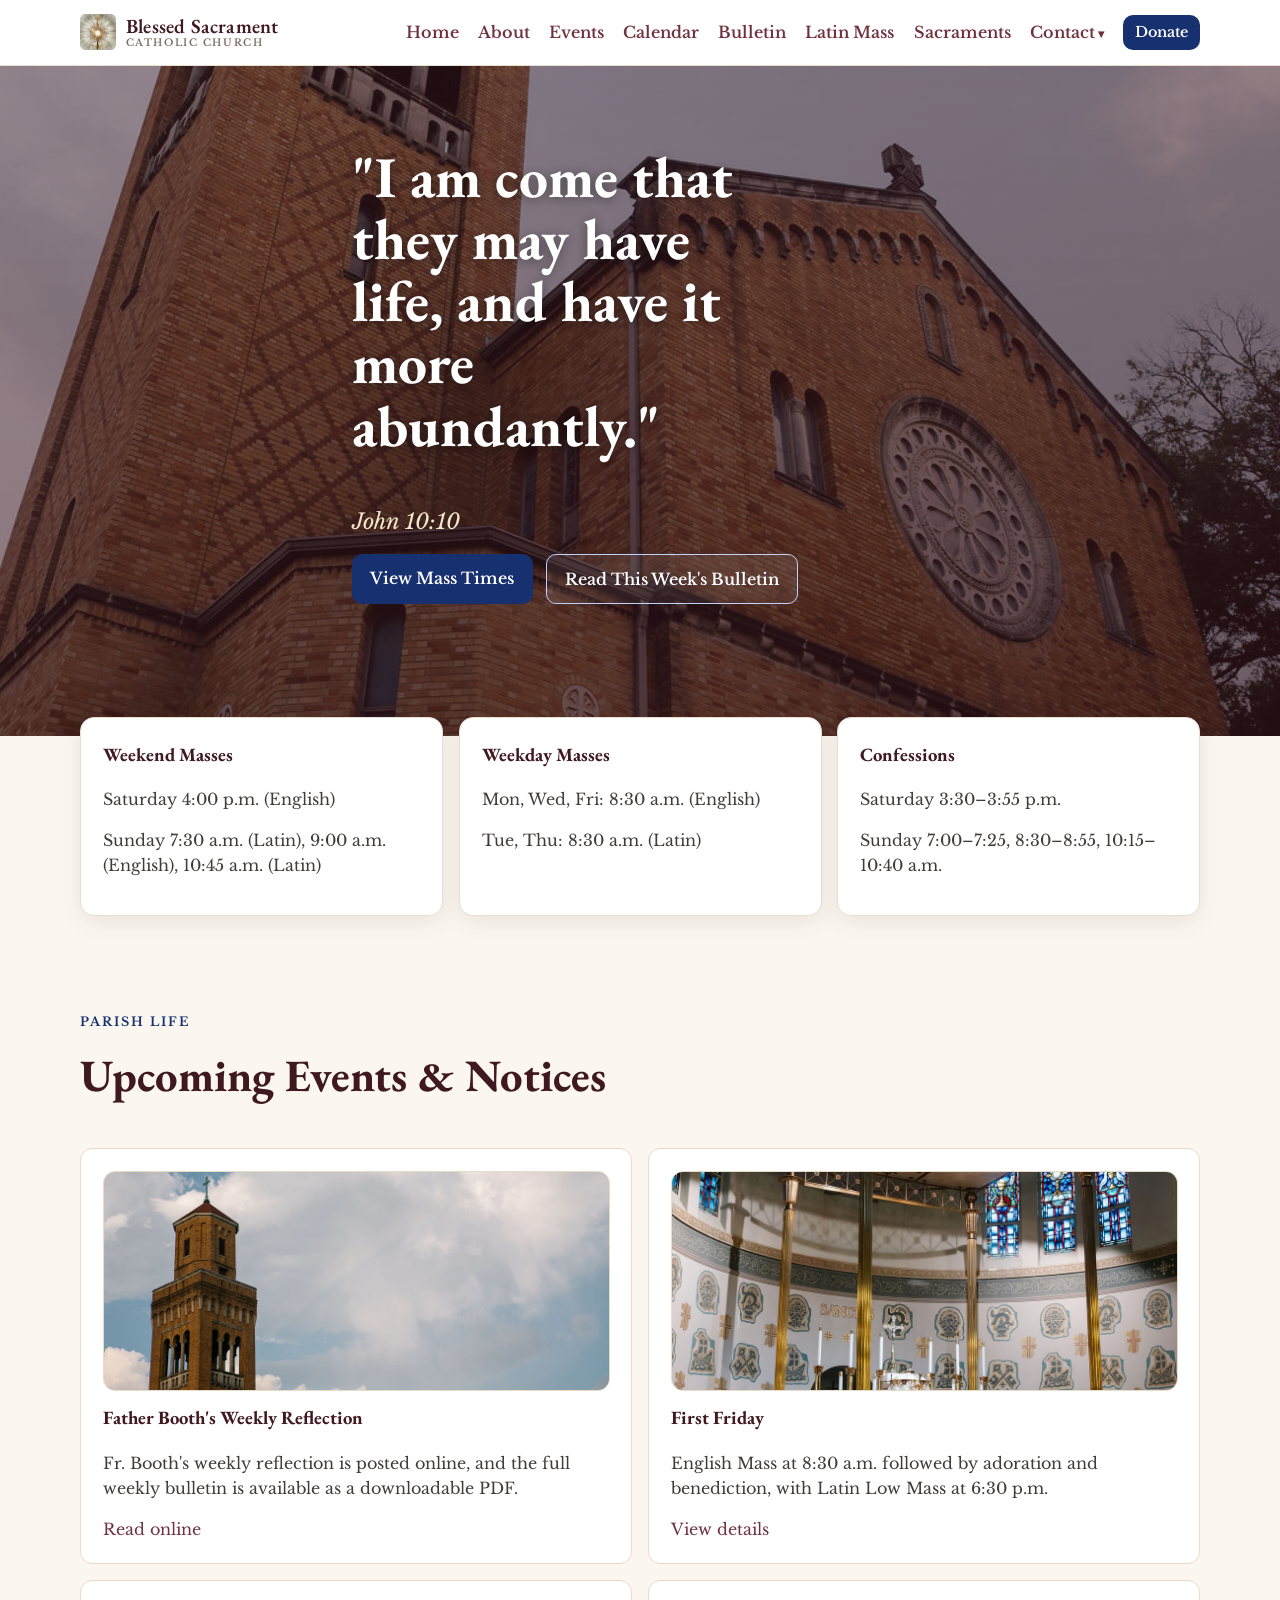
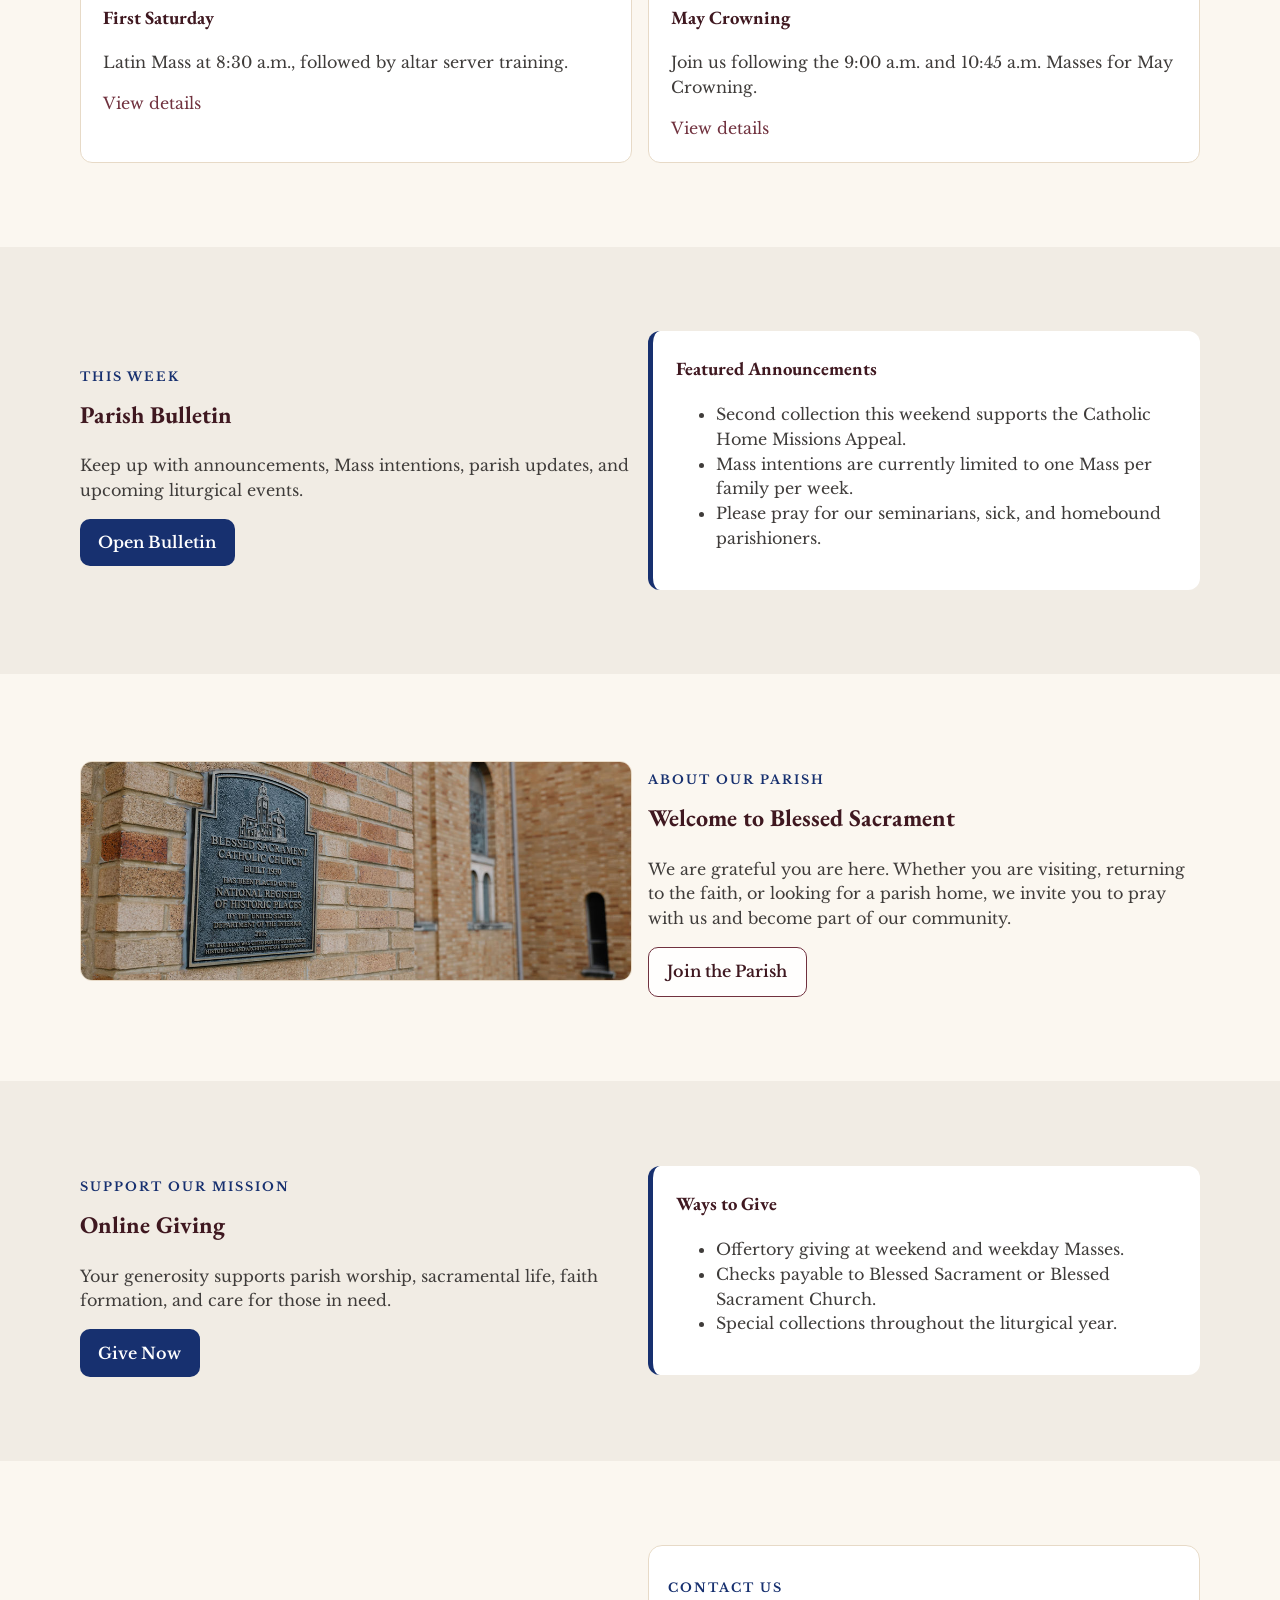
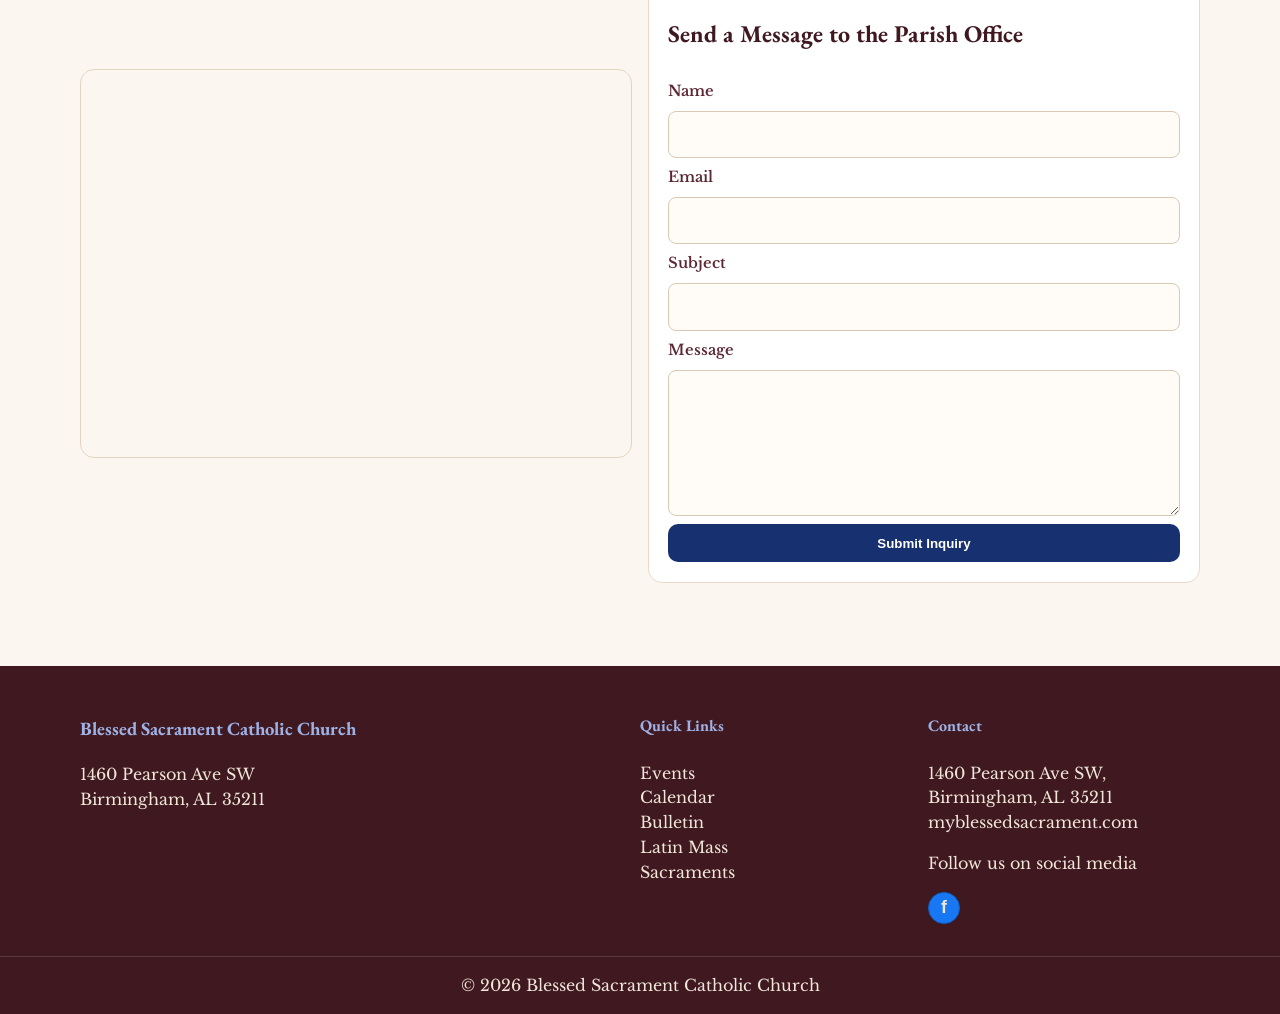
==== commit 2c3554df: "updated pictures" ====
--- a/index.html
+++ b/index.html
@@ -82,7 +82,7 @@
         </div>
         <div class="grid-2">
           <article class="feature">
-            <img class="placeholder-img" src="assets/All_Photos/bradleyburckel-15.jpg" alt="Our Lady of the Blessed Sacrament mural inside the church">
+            <img class="placeholder-img" src="assets/All_Photos/fatherboothsreflections.jpg" alt="Father Booth's weekly reflection">
             <h3>Father Booth's Weekly Reflection</h3>
             <p>Fr. Booth's weekly reflection is posted online, and the full weekly bulletin is available as a downloadable PDF.</p>
             <a href="https://myblessedsacrament.com/" target="_blank" rel="noopener noreferrer">Read online</a>
@@ -128,7 +128,7 @@
 
     <section id="about" class="section">
       <div class="container grid-2 align-center">
-        <img class="placeholder-img" src="assets/All_Photos/bradleyburckel-20.jpg" alt="Interior view of Blessed Sacrament Catholic Church">
+        <img class="placeholder-img" src="assets/All_Photos/aboutourparish.jpg" alt="Blessed Sacrament Catholic Church parish community">
         <div>
           <p class="kicker">About Our Parish</p>
           <h2>Welcome to Blessed Sacrament</h2>
